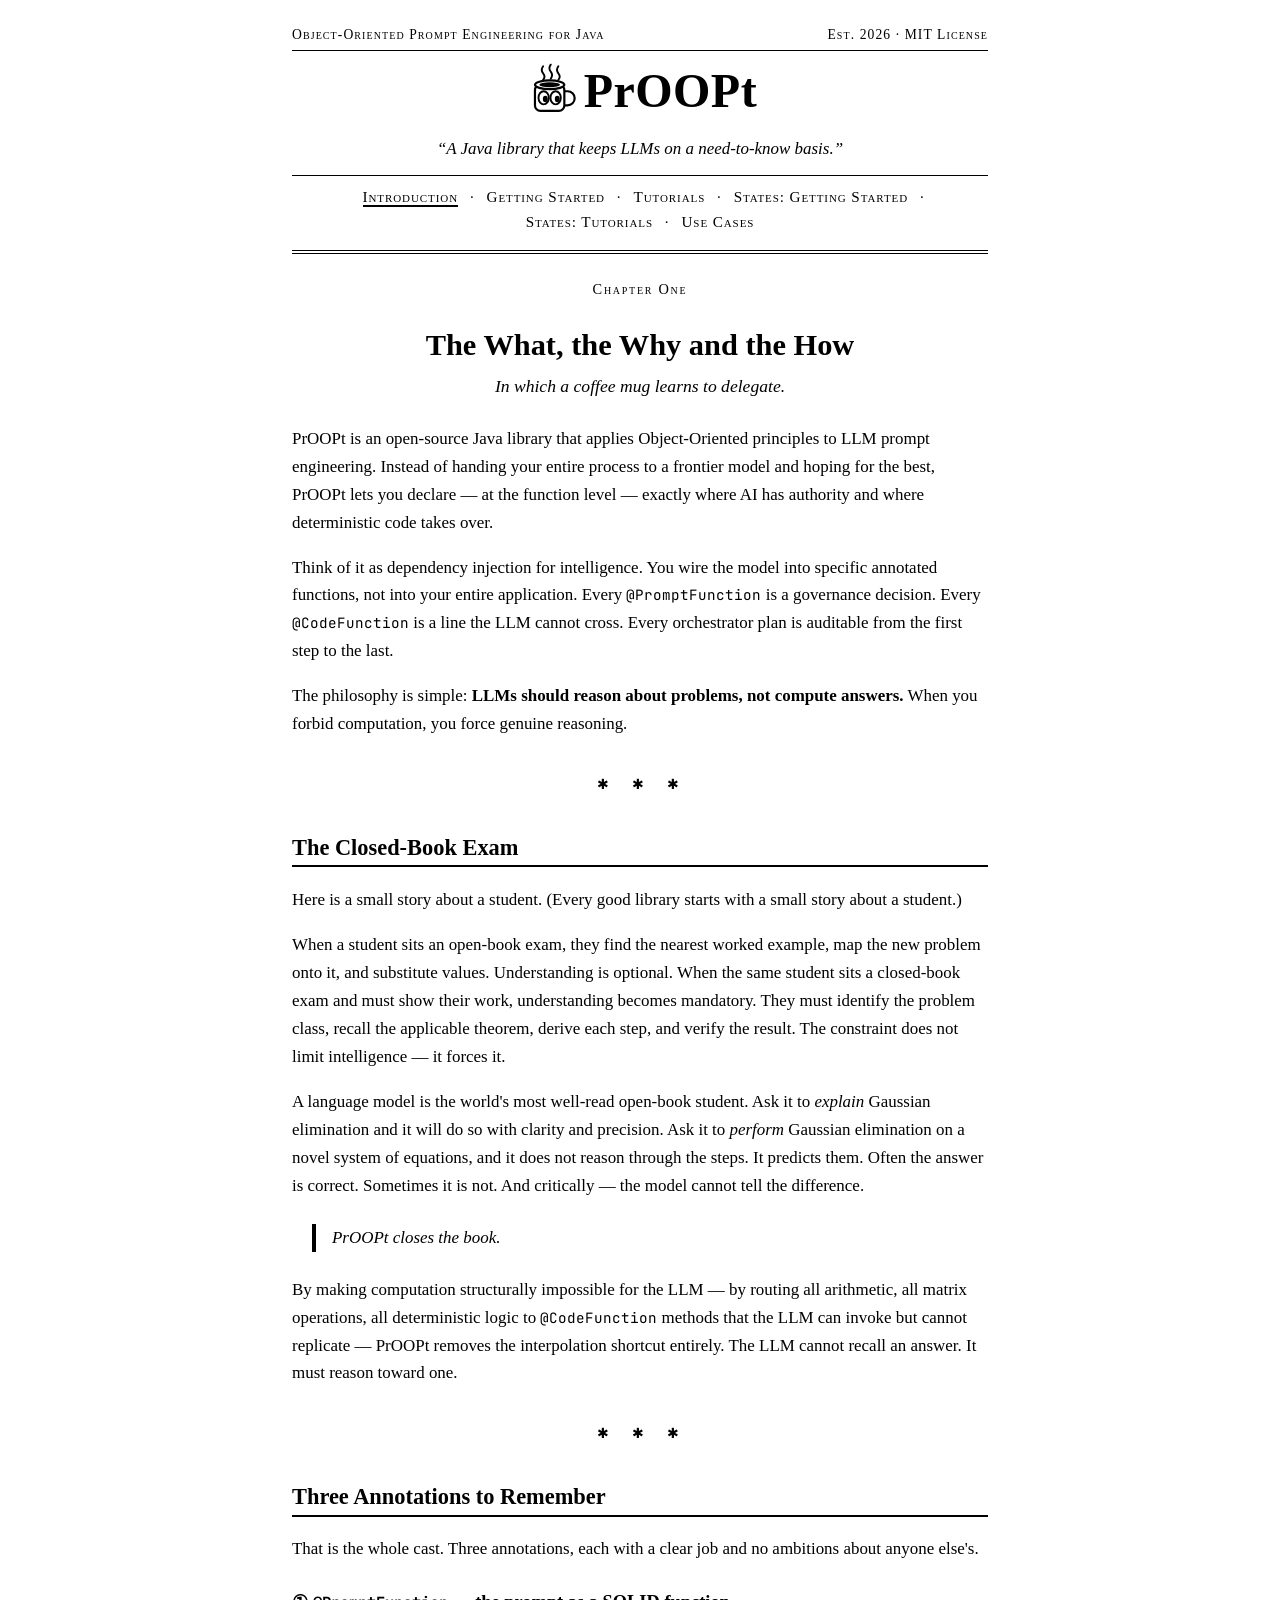
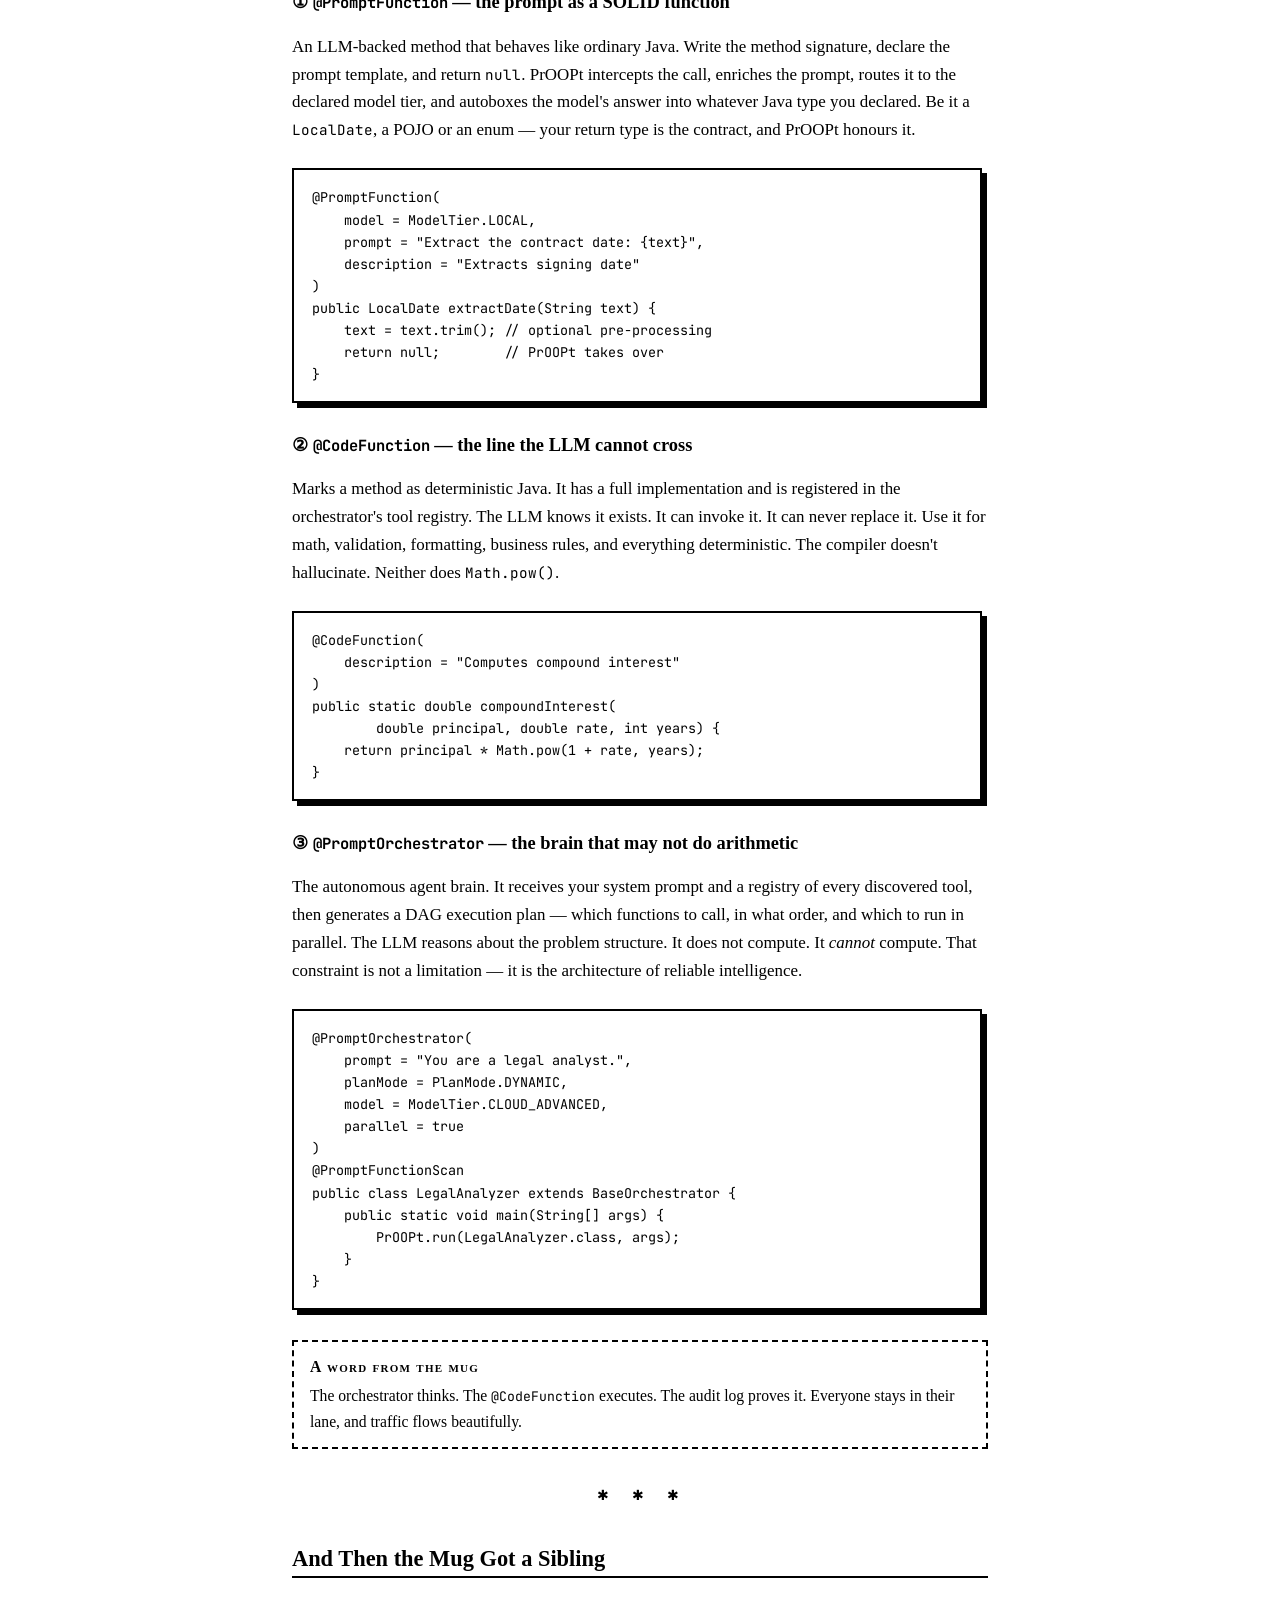
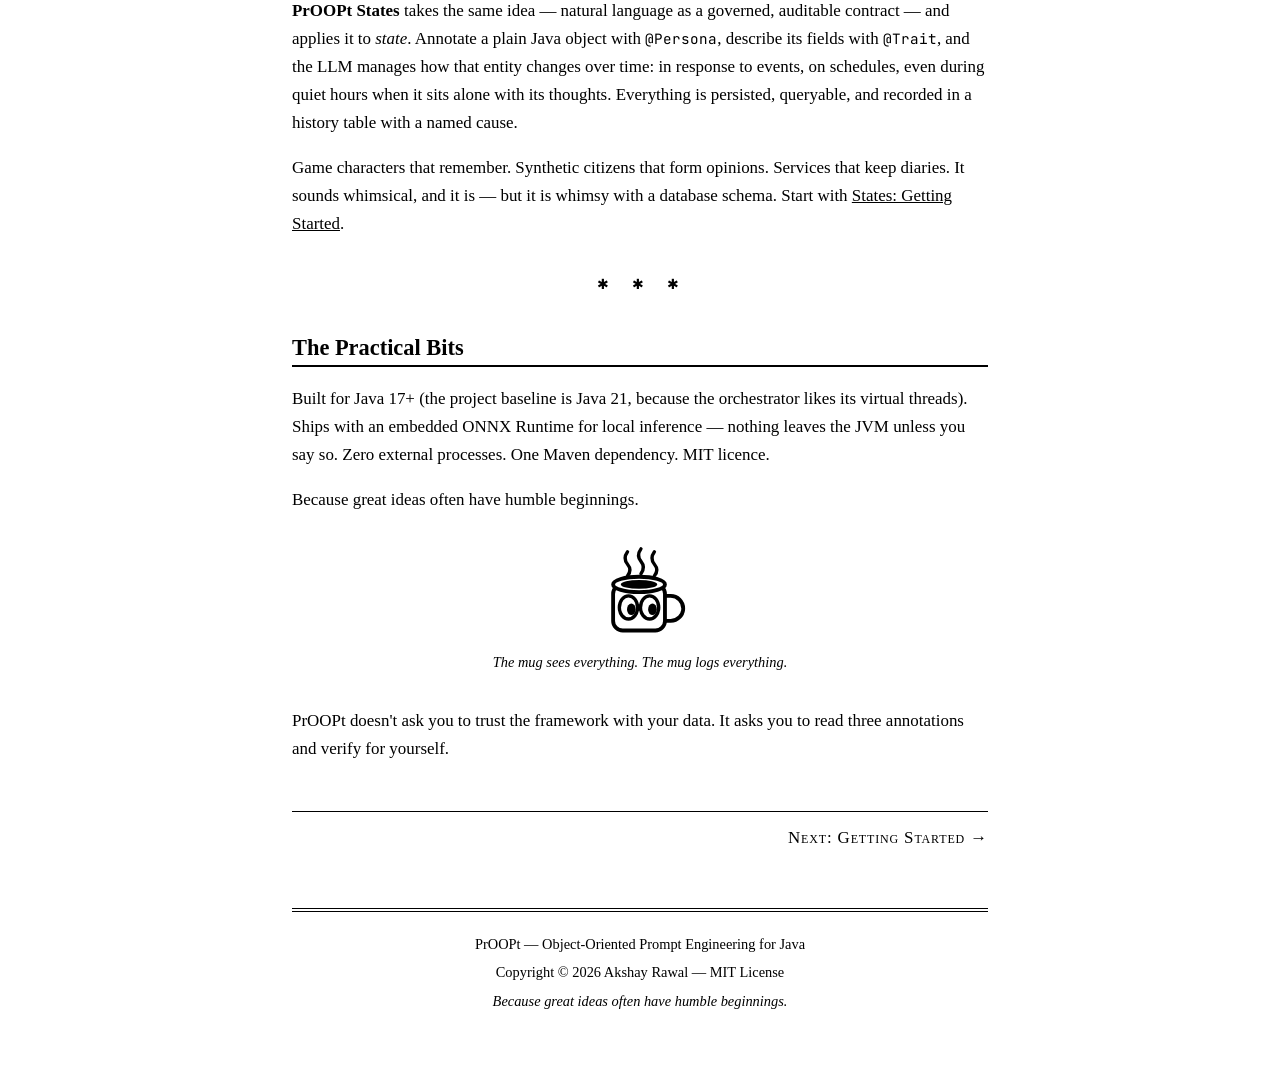
==== index.html @ d7d54219 "Add static GitHub Pages site for PrOOPt and PrOOPt States Black-and-white, vintage-magazine styled s" ====
<!DOCTYPE html>
<html lang="en">
<head>
<meta charset="UTF-8">
<meta name="viewport" content="width=device-width, initial-scale=1.0">
<title>PrOOPt — Object-Oriented Prompt Engineering for Java</title>
<meta name="description" content="PrOOPt is an open-source Java library that applies Object-Oriented principles to LLM prompt engineering.">
<link rel="preconnect" href="https://fonts.googleapis.com">
<link rel="preconnect" href="https://fonts.gstatic.com" crossorigin>
<link href="https://fonts.googleapis.com/css2?family=JetBrains+Mono:wght@400;700&amp;display=swap" rel="stylesheet">
<link rel="stylesheet" href="styles.css">
</head>
<body>

<header class="masthead">
  <div class="issue-line"><span>Object-Oriented Prompt Engineering for Java</span><span>Est. 2026 · MIT License</span></div>
  <a class="brand" href="index.html">
    <svg class="mug" viewBox="0 0 100 100" role="img" aria-label="The PrOOPt mug" xmlns="http://www.w3.org/2000/svg">
      <g fill="none" stroke="#000" stroke-width="3.5" stroke-linecap="round">
        <path d="M37 6 q-5 7 0 13 q5 6 0 12"/>
        <path d="M51 3 q-5 7 0 13 q5 6 0 13"/>
        <path d="M65 6 q-5 7 0 13 q5 6 0 12"/>
      </g>
      <rect x="22" y="40" width="54" height="48" rx="10" fill="#fff" stroke="#000" stroke-width="4"/>
      <ellipse cx="49" cy="40" rx="27" ry="8" fill="#fff" stroke="#000" stroke-width="4"/>
      <ellipse cx="49" cy="40" rx="19" ry="4.5" fill="#000"/>
      <path d="M76 52 h6 a13 13 0 0 1 0 26 h-6" fill="none" stroke="#000" stroke-width="4"/>
      <ellipse cx="38" cy="64" rx="9.5" ry="12" fill="#fff" stroke="#000" stroke-width="3.5"/>
      <ellipse cx="60" cy="64" rx="9.5" ry="12" fill="#fff" stroke="#000" stroke-width="3.5"/>
      <ellipse cx="41" cy="66" rx="4.5" ry="6" fill="#000"/>
      <ellipse cx="63" cy="66" rx="4.5" ry="6" fill="#000"/>
    </svg>
    <span class="wordmark">PrOOPt</span>
  </a>
  <p class="tagline">“A Java library that keeps LLMs on a need-to-know basis.”</p>
  <nav class="site-nav" aria-label="Main">
    <a href="index.html" aria-current="page">Introduction</a> ·
    <a href="getting-started.html">Getting Started</a> ·
    <a href="tutorials.html">Tutorials</a> ·
    <a href="states-getting-started.html">States: Getting Started</a> ·
    <a href="states-tutorials.html">States: Tutorials</a> ·
    <a href="use-cases.html">Use Cases</a>
  </nav>
</header>

<main>

<article>
  <header>
    <p class="kicker">Chapter One</p>
    <h1>The What, the Why and the How</h1>
    <p class="lede">In which a coffee mug learns to delegate.</p>
  </header>

  <section>
    <p>PrOOPt is an open-source Java library that applies Object-Oriented
    principles to LLM prompt engineering. Instead of handing your entire
    process to a frontier model and hoping for the best, PrOOPt lets you
    declare — at the function level — exactly where AI has authority and
    where deterministic code takes over.</p>

    <p>Think of it as dependency injection for intelligence. You wire the
    model into specific annotated functions, not into your entire
    application. Every <code>@PromptFunction</code> is a governance
    decision. Every <code>@CodeFunction</code> is a line the LLM cannot
    cross. Every orchestrator plan is auditable from the first step to the
    last.</p>

    <p>The philosophy is simple: <strong>LLMs should reason about problems,
    not compute answers.</strong> When you forbid computation, you force
    genuine reasoning.</p>
  </section>

  <hr class="stars">

  <section>
    <h2>The Closed-Book Exam</h2>

    <p>Here is a small story about a student. (Every good library starts
    with a small story about a student.)</p>

    <p>When a student sits an open-book exam, they find the nearest worked
    example, map the new problem onto it, and substitute values.
    Understanding is optional. When the same student sits a closed-book
    exam and must show their work, understanding becomes mandatory. They
    must identify the problem class, recall the applicable theorem, derive
    each step, and verify the result. The constraint does not limit
    intelligence — it forces it.</p>

    <p>A language model is the world's most well-read open-book student.
    Ask it to <em>explain</em> Gaussian elimination and it will do so with
    clarity and precision. Ask it to <em>perform</em> Gaussian elimination
    on a novel system of equations, and it does not reason through the
    steps. It predicts them. Often the answer is correct. Sometimes it is
    not. And critically — the model cannot tell the difference.</p>

    <blockquote>PrOOPt closes the book.</blockquote>

    <p>By making computation structurally impossible for the LLM — by
    routing all arithmetic, all matrix operations, all deterministic logic
    to <code>@CodeFunction</code> methods that the LLM can invoke but
    cannot replicate — PrOOPt removes the interpolation shortcut entirely.
    The LLM cannot recall an answer. It must reason toward one.</p>
  </section>

  <hr class="stars">

  <section>
    <h2>Three Annotations to Remember</h2>

    <p>That is the whole cast. Three annotations, each with a clear job and
    no ambitions about anyone else's.</p>

    <h3>① <code>@PromptFunction</code> — the prompt as a SOLID function</h3>

    <p>An LLM-backed method that behaves like ordinary Java. Write the
    method signature, declare the prompt template, and return
    <code>null</code>. PrOOPt intercepts the call, enriches the prompt,
    routes it to the declared model tier, and autoboxes the model's answer
    into whatever Java type you declared. Be it a <code>LocalDate</code>,
    a POJO or an enum — your return type is the contract, and PrOOPt
    honours it.</p>

<pre><code>@PromptFunction(
    model = ModelTier.LOCAL,
    prompt = "Extract the contract date: {text}",
    description = "Extracts signing date"
)
public LocalDate extractDate(String text) {
    text = text.trim(); // optional pre-processing
    return null;        // PrOOPt takes over
}</code></pre>

    <h3>② <code>@CodeFunction</code> — the line the LLM cannot cross</h3>

    <p>Marks a method as deterministic Java. It has a full implementation
    and is registered in the orchestrator's tool registry. The LLM knows it
    exists. It can invoke it. It can never replace it. Use it for math,
    validation, formatting, business rules, and everything deterministic.
    The compiler doesn't hallucinate. Neither does
    <code>Math.pow()</code>.</p>

<pre><code>@CodeFunction(
    description = "Computes compound interest"
)
public static double compoundInterest(
        double principal, double rate, int years) {
    return principal * Math.pow(1 + rate, years);
}</code></pre>

    <h3>③ <code>@PromptOrchestrator</code> — the brain that may not do arithmetic</h3>

    <p>The autonomous agent brain. It receives your system prompt and a
    registry of every discovered tool, then generates a DAG execution plan
    — which functions to call, in what order, and which to run in parallel.
    The LLM reasons about the problem structure. It does not compute. It
    <em>cannot</em> compute. That constraint is not a limitation — it is
    the architecture of reliable intelligence.</p>

<pre><code>@PromptOrchestrator(
    prompt = "You are a legal analyst.",
    planMode = PlanMode.DYNAMIC,
    model = ModelTier.CLOUD_ADVANCED,
    parallel = true
)
@PromptFunctionScan
public class LegalAnalyzer extends BaseOrchestrator {
    public static void main(String[] args) {
        PrOOPt.run(LegalAnalyzer.class, args);
    }
}</code></pre>

    <aside class="note">
      <span class="note-title">A word from the mug</span>
      The orchestrator thinks. The <code>@CodeFunction</code> executes.
      The audit log proves it. Everyone stays in their lane, and traffic
      flows beautifully.
    </aside>
  </section>

  <hr class="stars">

  <section>
    <h2>And Then the Mug Got a Sibling</h2>

    <p><strong>PrOOPt States</strong> takes the same idea — natural
    language as a governed, auditable contract — and applies it to
    <em>state</em>. Annotate a plain Java object with
    <code>@Persona</code>, describe its fields with <code>@Trait</code>,
    and the LLM manages how that entity changes over time: in response to
    events, on schedules, even during quiet hours when it sits alone with
    its thoughts. Everything is persisted, queryable, and recorded in a
    history table with a named cause.</p>

    <p>Game characters that remember. Synthetic citizens that form
    opinions. Services that keep diaries. It sounds whimsical, and it is —
    but it is whimsy with a database schema. Start with
    <a href="states-getting-started.html">States: Getting Started</a>.</p>
  </section>

  <hr class="stars">

  <section>
    <h2>The Practical Bits</h2>

    <p>Built for Java 17+ (the project baseline is Java 21, because the
    orchestrator likes its virtual threads). Ships with an embedded ONNX
    Runtime for local inference — nothing leaves the JVM unless you say so.
    Zero external processes. One Maven dependency. MIT licence.</p>

    <p>Because great ideas often have humble beginnings.</p>

    <figure class="mug-figure">
      <svg viewBox="0 0 100 100" role="img" aria-label="The PrOOPt mug, watching you" xmlns="http://www.w3.org/2000/svg">
        <g fill="none" stroke="#000" stroke-width="3.5" stroke-linecap="round">
          <path d="M37 6 q-5 7 0 13 q5 6 0 12"/>
          <path d="M51 3 q-5 7 0 13 q5 6 0 13"/>
          <path d="M65 6 q-5 7 0 13 q5 6 0 12"/>
        </g>
        <rect x="22" y="40" width="54" height="48" rx="10" fill="#fff" stroke="#000" stroke-width="4"/>
        <ellipse cx="49" cy="40" rx="27" ry="8" fill="#fff" stroke="#000" stroke-width="4"/>
        <ellipse cx="49" cy="40" rx="19" ry="4.5" fill="#000"/>
        <path d="M76 52 h6 a13 13 0 0 1 0 26 h-6" fill="none" stroke="#000" stroke-width="4"/>
        <ellipse cx="38" cy="64" rx="9.5" ry="12" fill="#fff" stroke="#000" stroke-width="3.5"/>
        <ellipse cx="60" cy="64" rx="9.5" ry="12" fill="#fff" stroke="#000" stroke-width="3.5"/>
        <ellipse cx="41" cy="66" rx="4.5" ry="6" fill="#000"/>
        <ellipse cx="63" cy="66" rx="4.5" ry="6" fill="#000"/>
      </svg>
      <figcaption>The mug sees everything. The mug logs everything.</figcaption>
    </figure>

    <p>PrOOPt doesn't ask you to trust the framework with your data. It
    asks you to read three annotations and verify for yourself.</p>
  </section>
</article>

</main>

<nav class="pager" aria-label="Next page">
  <span></span>
  <a href="getting-started.html">Next: Getting Started →</a>
</nav>

<footer class="colophon">
  <p>PrOOPt — Object-Oriented Prompt Engineering for Java</p>
  <p>Copyright © 2026 Akshay Rawal — MIT License</p>
  <p><em>Because great ideas often have humble beginnings.</em></p>
</footer>

</body>
</html>
---- styles.css ----
/* PrOOPt — plain black & white, vintage kids' magazine. Less is more. */

:root {
  --ink: #000;
  --paper: #fff;
}

* { box-sizing: border-box; }

html { background: var(--paper); }

body {
  font-family: "Times New Roman", Times, serif;
  color: var(--ink);
  background: var(--paper);
  max-width: 46rem;
  margin: 0 auto;
  padding: 1.5rem 1.25rem 3rem;
  line-height: 1.65;
  font-size: 1.06rem;
}

/* ------------------------------------------------------------------ */
/* Masthead                                                            */
/* ------------------------------------------------------------------ */

.masthead {
  text-align: center;
  border-bottom: 4px double var(--ink);
  padding-bottom: 1rem;
  margin-bottom: 1.5rem;
}

.masthead .issue-line {
  display: flex;
  justify-content: space-between;
  font-variant: small-caps;
  letter-spacing: 0.08em;
  font-size: 0.85rem;
  border-bottom: 1px solid var(--ink);
  padding-bottom: 0.25rem;
  margin-bottom: 0.75rem;
}

.brand {
  display: inline-flex;
  align-items: center;
  gap: 0.4rem;
  text-decoration: none;
  color: var(--ink);
}

.brand .wordmark {
  font-size: 3rem;
  font-weight: bold;
  letter-spacing: 0.01em;
  line-height: 1;
}

.brand svg.mug { width: 3.4rem; height: 3.4rem; }

.tagline {
  font-style: italic;
  margin: 0.5rem 0 0.75rem;
}

/* ------------------------------------------------------------------ */
/* Navigation                                                          */
/* ------------------------------------------------------------------ */

nav.site-nav {
  font-variant: small-caps;
  letter-spacing: 0.06em;
  font-size: 0.95rem;
  border-top: 1px solid var(--ink);
  padding-top: 0.5rem;
}

nav.site-nav a {
  color: var(--ink);
  text-decoration: none;
  margin: 0 0.45rem;
  white-space: nowrap;
}

nav.site-nav a:hover { text-decoration: underline; }

nav.site-nav a[aria-current="page"] {
  border-bottom: 2px solid var(--ink);
}

/* ------------------------------------------------------------------ */
/* Headings & text                                                     */
/* ------------------------------------------------------------------ */

h1, h2, h3 { line-height: 1.25; }

h1 {
  font-size: 1.9rem;
  text-align: center;
  margin: 1.5rem 0 0.5rem;
}

h2 {
  font-size: 1.4rem;
  margin-top: 2.25rem;
  border-bottom: 2px solid var(--ink);
  padding-bottom: 0.2rem;
}

h3 { font-size: 1.15rem; margin-top: 1.75rem; }

.kicker {
  text-align: center;
  font-variant: small-caps;
  letter-spacing: 0.12em;
  font-size: 0.9rem;
  margin: 0;
}

.lede {
  text-align: center;
  font-style: italic;
  font-size: 1.1rem;
  margin: 0.25rem auto 1.5rem;
  max-width: 34rem;
}

/* Asterisk divider, like the zine */
.stars {
  border: none;
  text-align: center;
  margin: 2rem 0;
}
.stars::after {
  content: "\2731\2003\2731\2003\2731"; /* ✱ ✱ ✱ */
  font-size: 0.9rem;
  letter-spacing: 0.3em;
}

/* ------------------------------------------------------------------ */
/* Code                                                                */
/* ------------------------------------------------------------------ */

code, pre, kbd, samp {
  font-family: "JetBrains Mono", "Courier New", monospace;
  font-size: 0.84em;
}

pre {
  background: var(--paper);
  border: 2px solid var(--ink);
  box-shadow: 5px 5px 0 var(--ink);
  padding: 1rem 1.1rem;
  overflow-x: auto;
  line-height: 1.55;
  margin: 1.5rem 0.4rem 1.9rem 0;
}

pre code { font-size: 0.84rem; }

/* ------------------------------------------------------------------ */
/* Articles, asides, figures                                           */
/* ------------------------------------------------------------------ */

article + article { margin-top: 2.5rem; }

aside.note {
  border: 2px dashed var(--ink);
  padding: 0.75rem 1rem;
  margin: 1.75rem 0;
  font-size: 0.98rem;
}

aside.note .note-title {
  font-variant: small-caps;
  letter-spacing: 0.08em;
  font-weight: bold;
  display: block;
  margin-bottom: 0.2rem;
}

blockquote {
  margin: 1.5rem 1.25rem;
  padding-left: 1rem;
  border-left: 4px solid var(--ink);
  font-style: italic;
}

figure.mug-figure { text-align: center; margin: 2rem 0; }
figure.mug-figure svg { width: 6rem; height: 6rem; }
figure.mug-figure figcaption {
  font-size: 0.9rem;
  font-style: italic;
}

/* ------------------------------------------------------------------ */
/* Tables                                                              */
/* ------------------------------------------------------------------ */

table {
  border-collapse: collapse;
  width: 100%;
  margin: 1.5rem 0;
  font-size: 0.98rem;
}

th, td {
  border: 1px solid var(--ink);
  padding: 0.4rem 0.6rem;
  text-align: left;
  vertical-align: top;
}

th {
  font-variant: small-caps;
  letter-spacing: 0.05em;
  border-bottom: 2px solid var(--ink);
}

/* ------------------------------------------------------------------ */
/* Cards (use-case index)                                              */
/* ------------------------------------------------------------------ */

.card {
  border: 2px solid var(--ink);
  box-shadow: 5px 5px 0 var(--ink);
  padding: 1rem 1.25rem;
  margin: 1.5rem 0.4rem 1.9rem 0;
}

.card h3 { margin-top: 0; }

.card .series {
  font-variant: small-caps;
  letter-spacing: 0.08em;
  font-size: 0.85rem;
}

.card a { color: var(--ink); }

/* ------------------------------------------------------------------ */
/* Pager (prev/next)                                                   */
/* ------------------------------------------------------------------ */

nav.pager {
  display: flex;
  justify-content: space-between;
  margin-top: 3rem;
  border-top: 1px solid var(--ink);
  padding-top: 0.75rem;
  font-variant: small-caps;
  letter-spacing: 0.05em;
}

nav.pager a { color: var(--ink); text-decoration: none; }
nav.pager a:hover { text-decoration: underline; }

/* ------------------------------------------------------------------ */
/* Footer                                                              */
/* ------------------------------------------------------------------ */

footer.colophon {
  margin-top: 3.5rem;
  border-top: 4px double var(--ink);
  padding-top: 1rem;
  text-align: center;
  font-size: 0.9rem;
}

footer.colophon p { margin: 0.3rem 0; }

a { color: var(--ink); }

/* Lists breathe a little */
li { margin: 0.3rem 0; }

@media (max-width: 540px) {
  .brand .wordmark { font-size: 2.2rem; }
  .brand svg.mug { width: 2.5rem; height: 2.5rem; }
  .masthead .issue-line { font-size: 0.7rem; }
  pre { box-shadow: 3px 3px 0 var(--ink); }
}
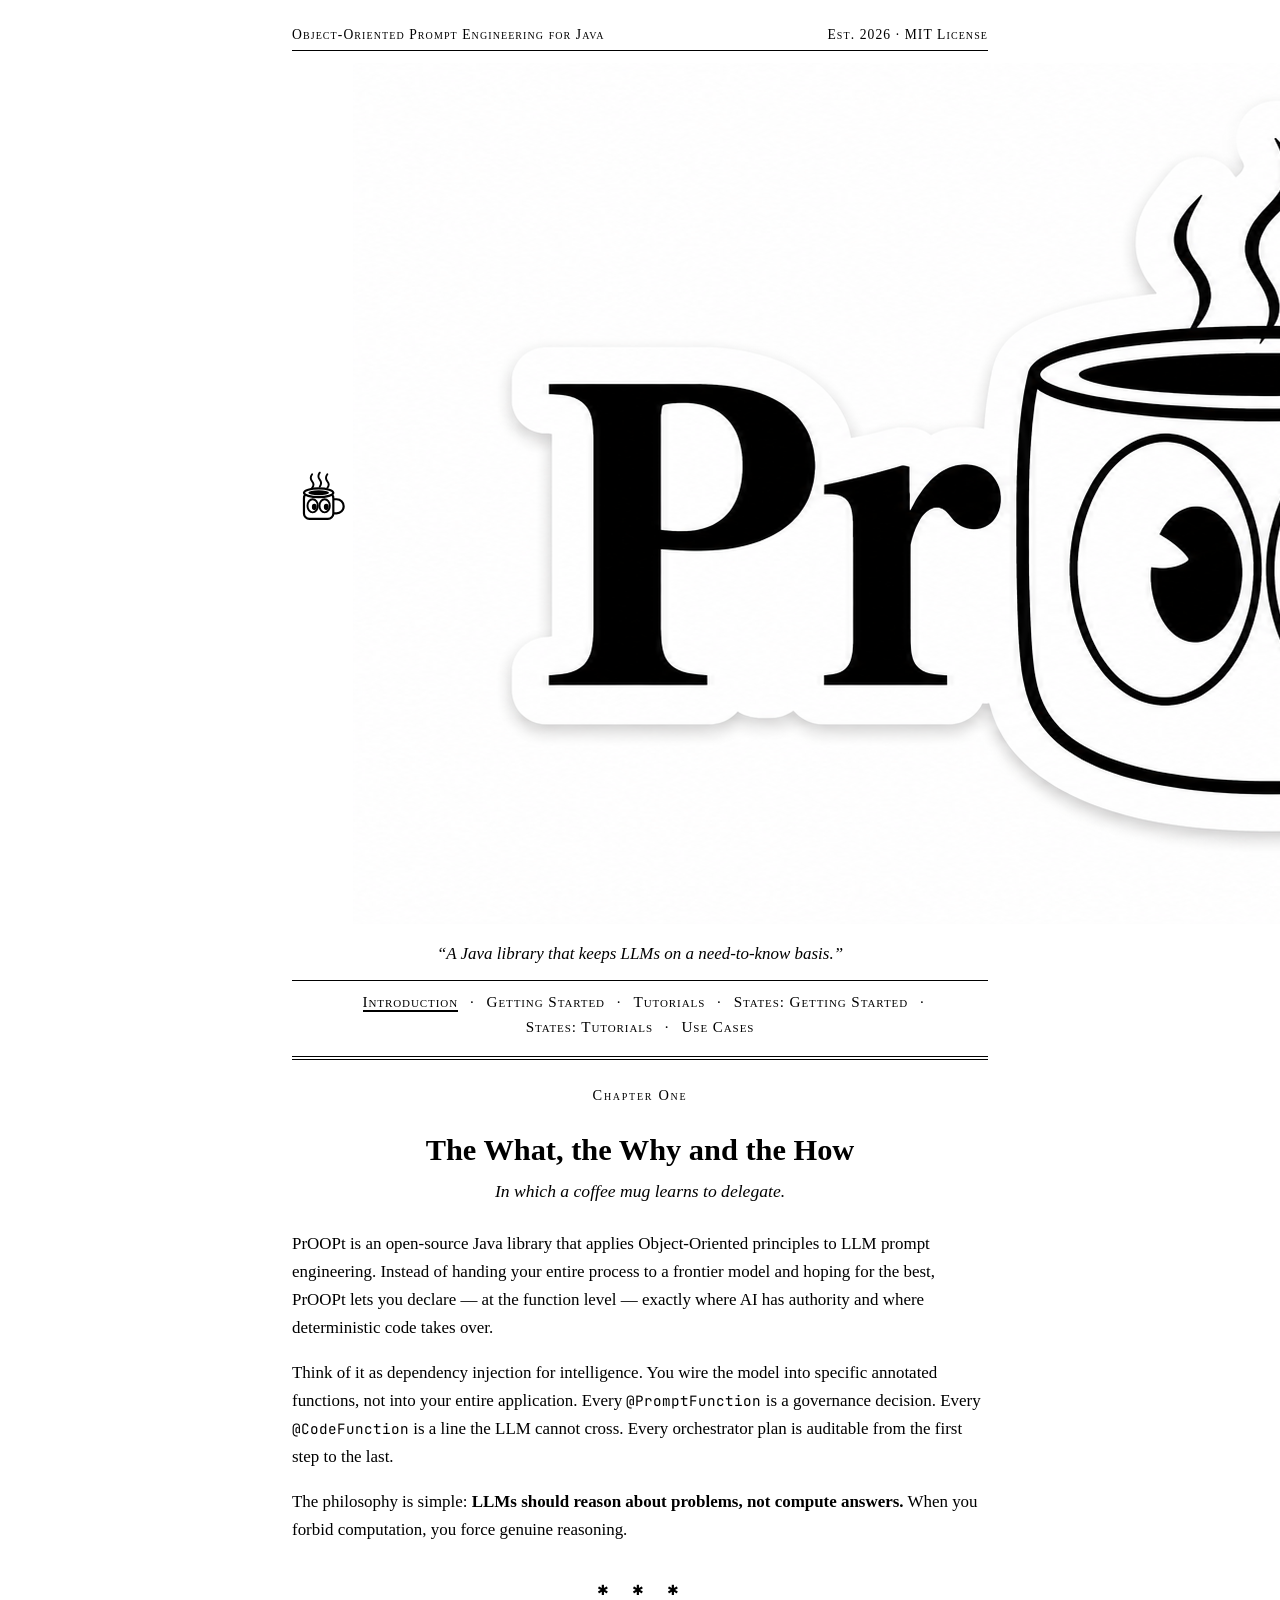
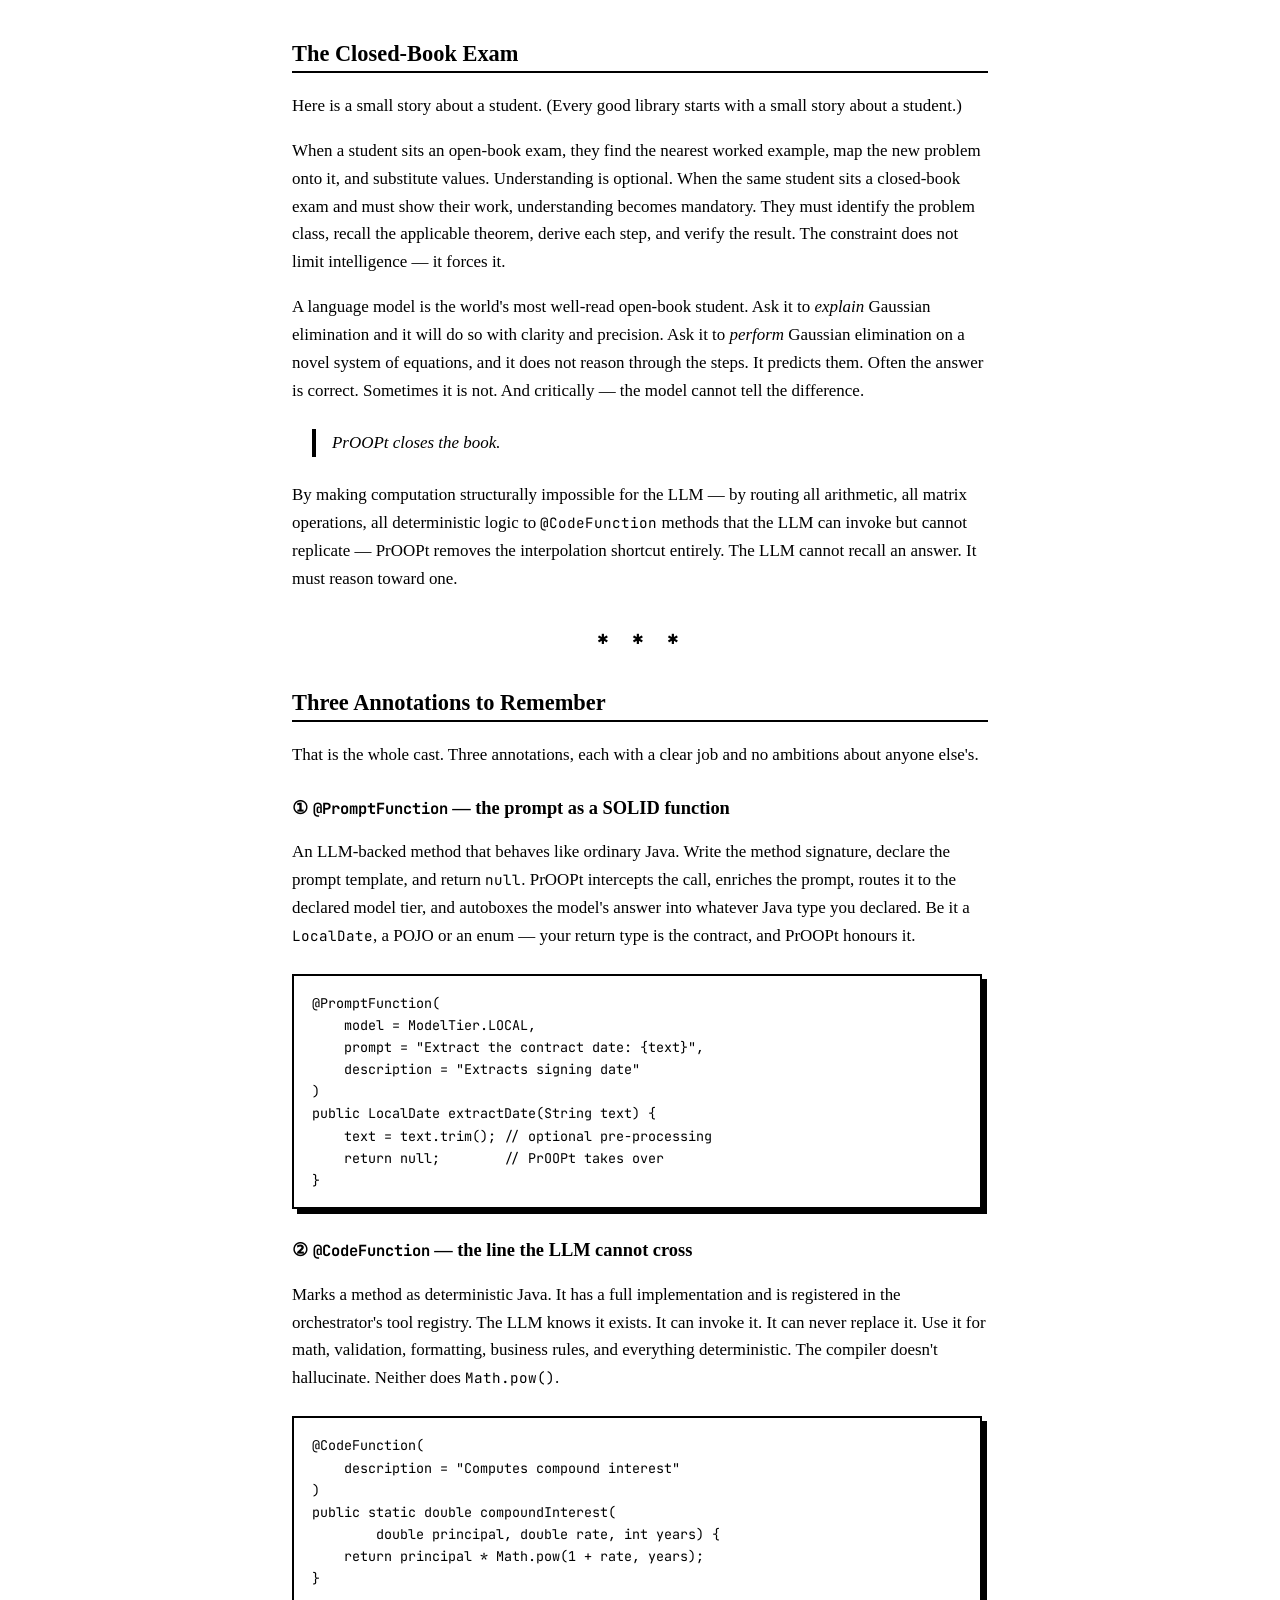
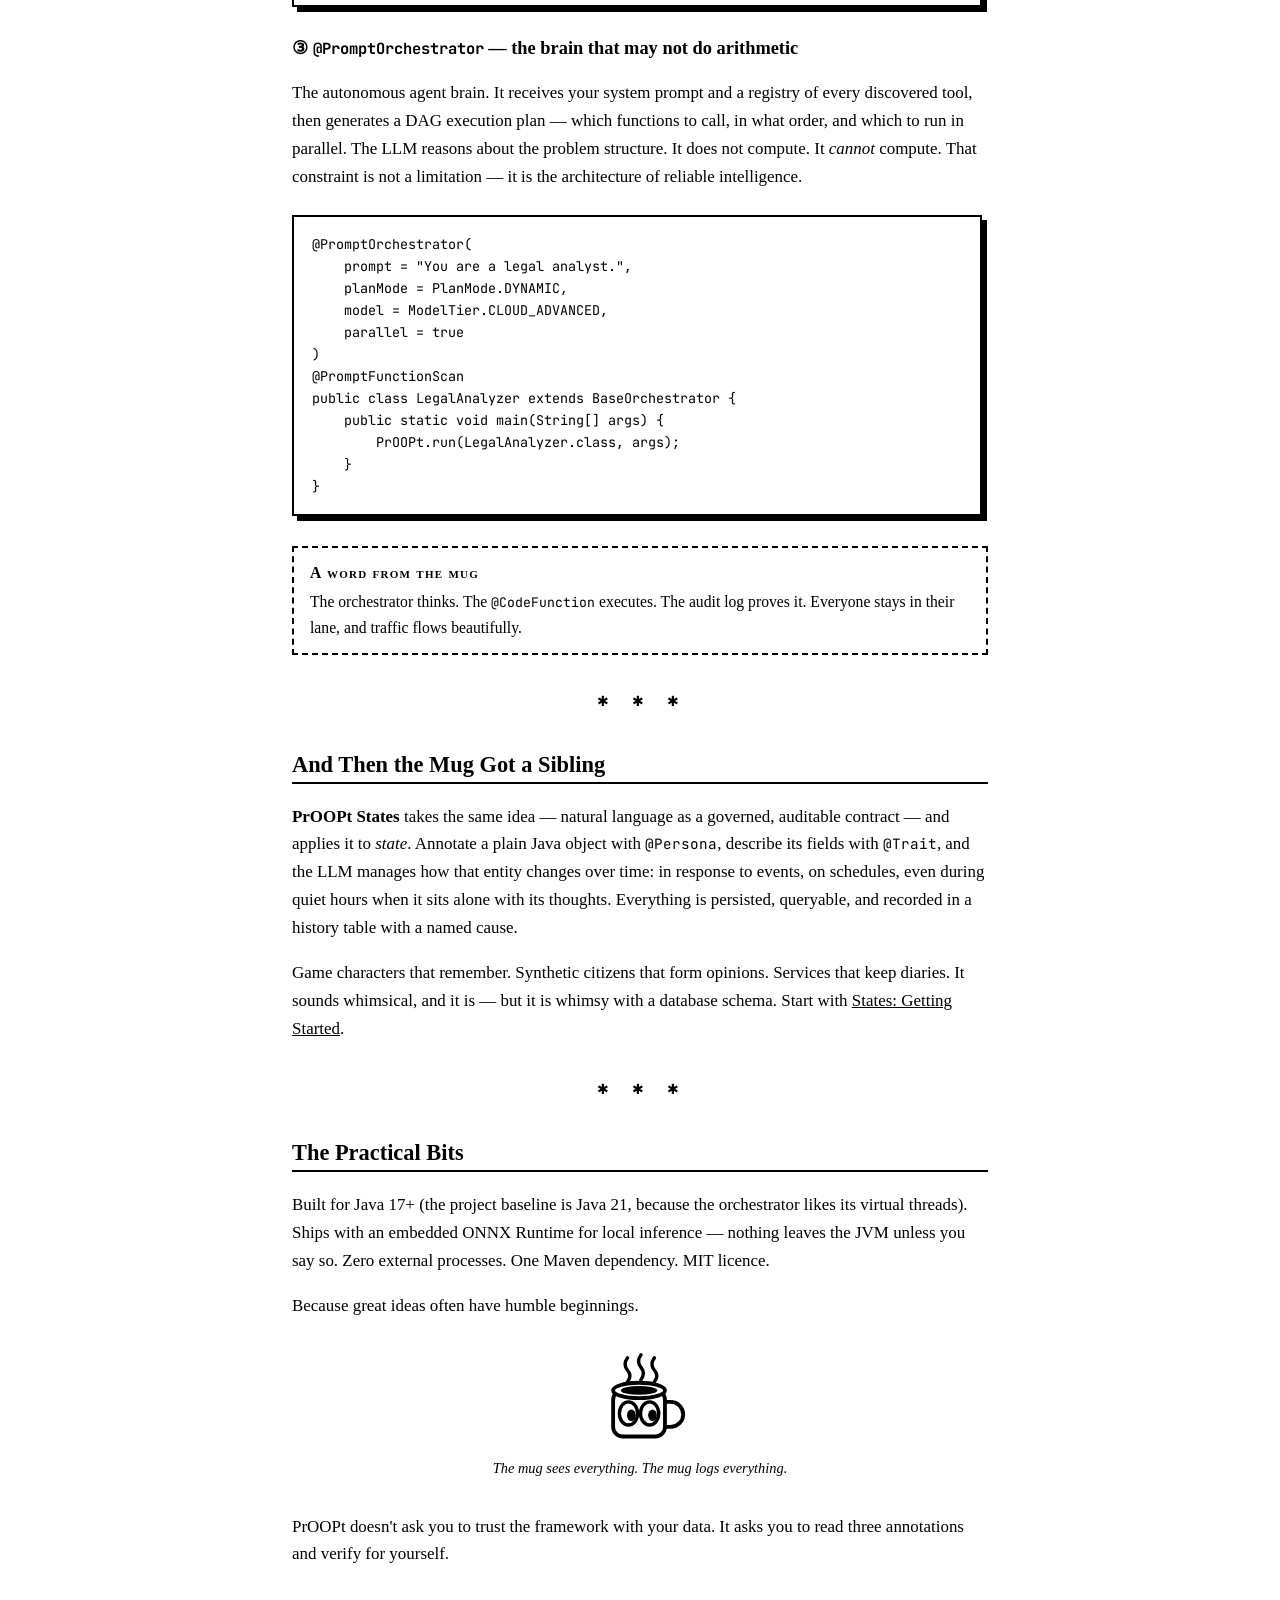
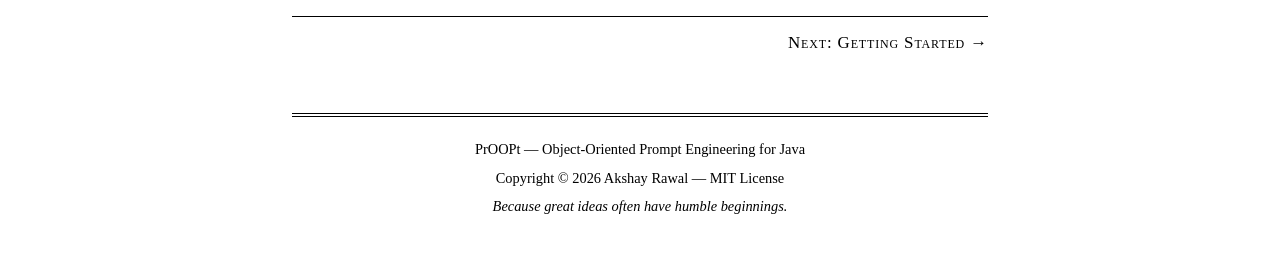
==== commit 1fdfbfc3: "Replace wordmark text with image" ====
--- a/index.html
+++ b/index.html
@@ -30,7 +30,7 @@
       <ellipse cx="41" cy="66" rx="4.5" ry="6" fill="#000"/>
       <ellipse cx="63" cy="66" rx="4.5" ry="6" fill="#000"/>
     </svg>
-    <span class="wordmark">PrOOPt</span>
+    <span class="wordmark"><img src="PrOOPt.png"></span>
   </a>
   <p class="tagline">“A Java library that keeps LLMs on a need-to-know basis.”</p>
   <nav class="site-nav" aria-label="Main">
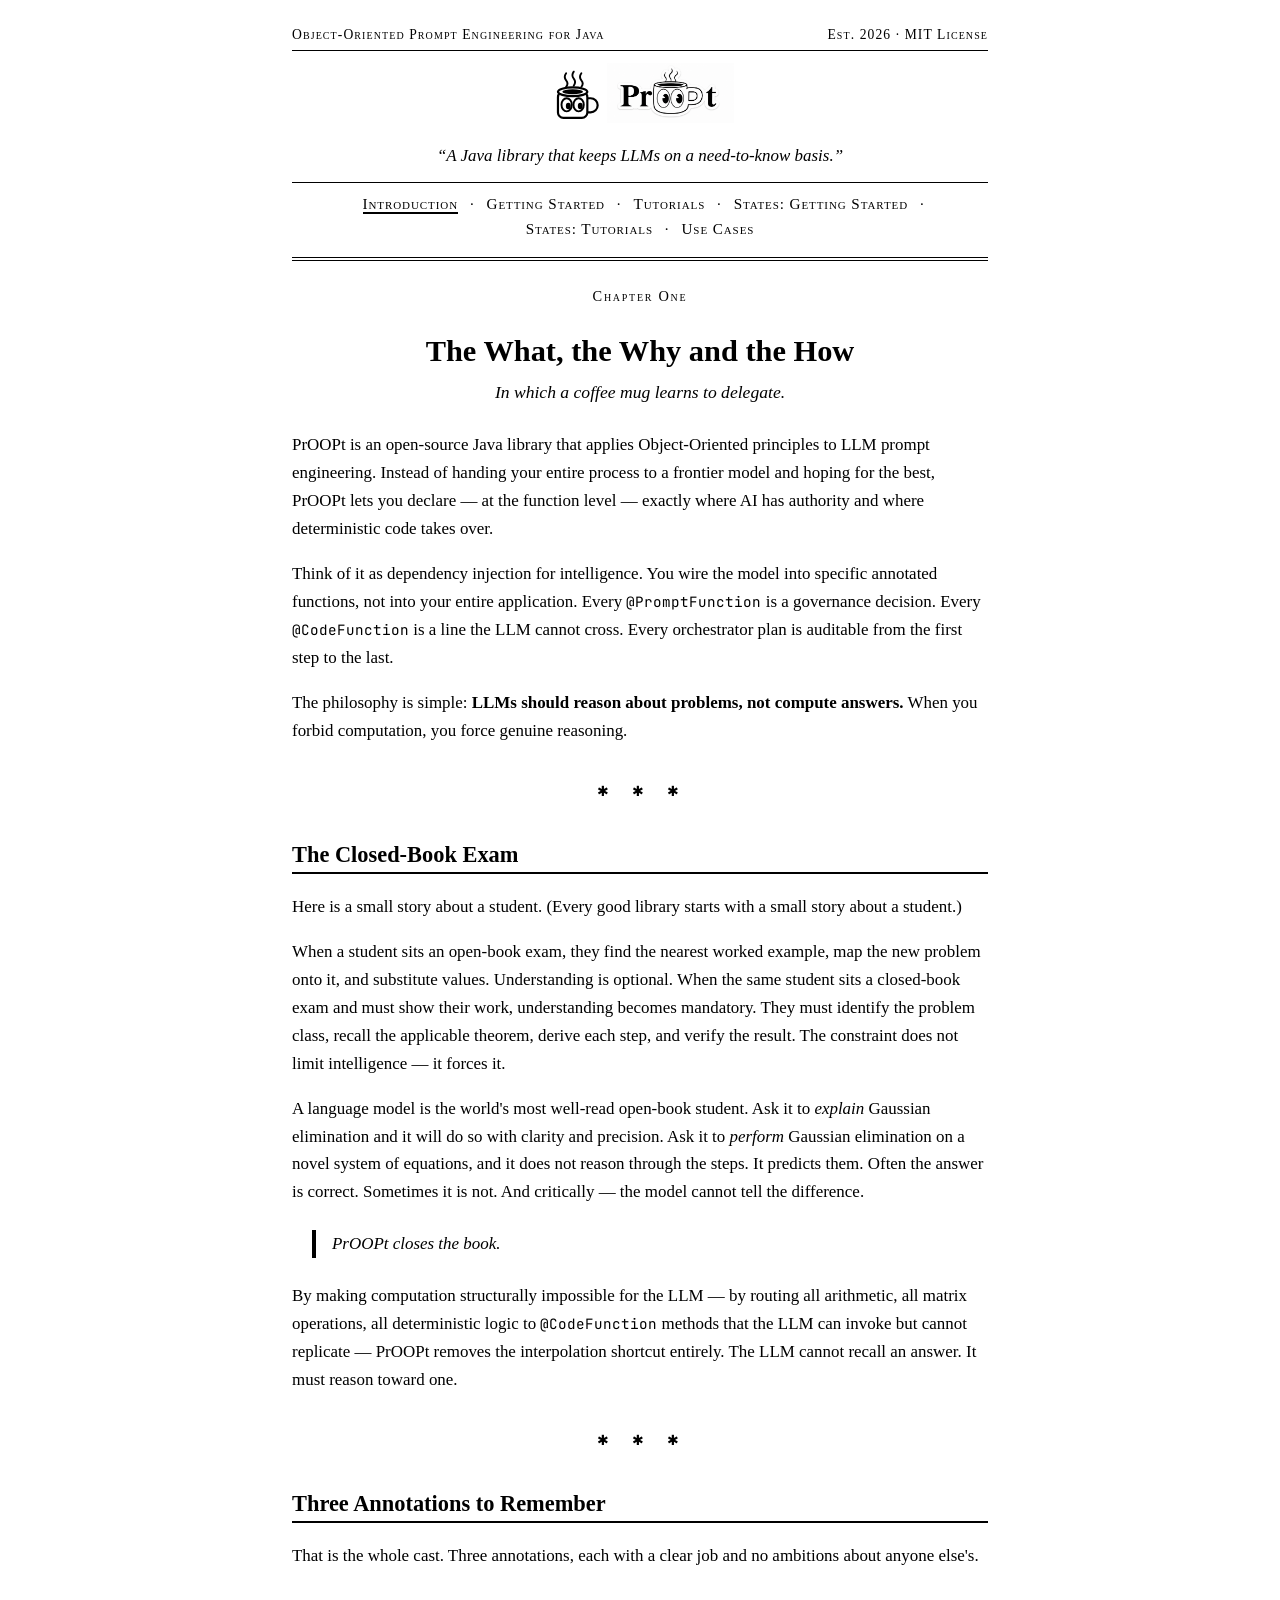
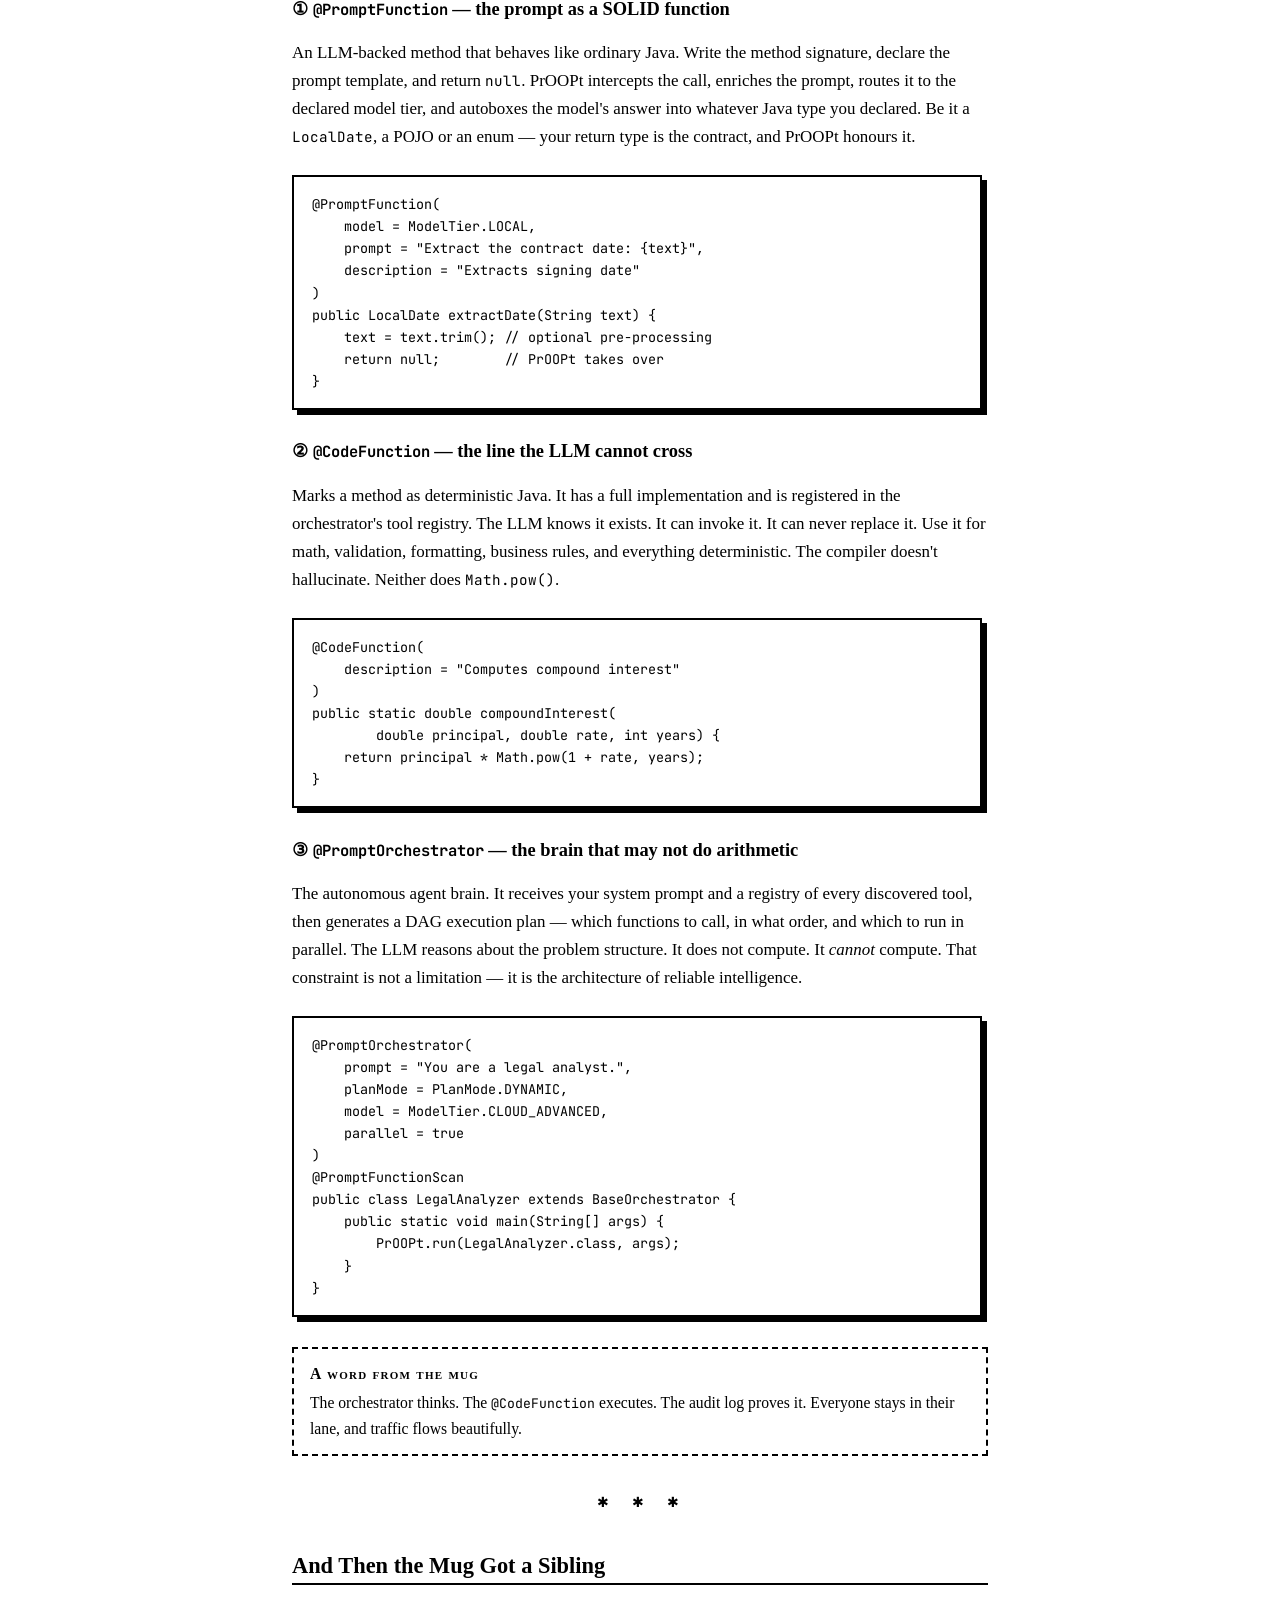
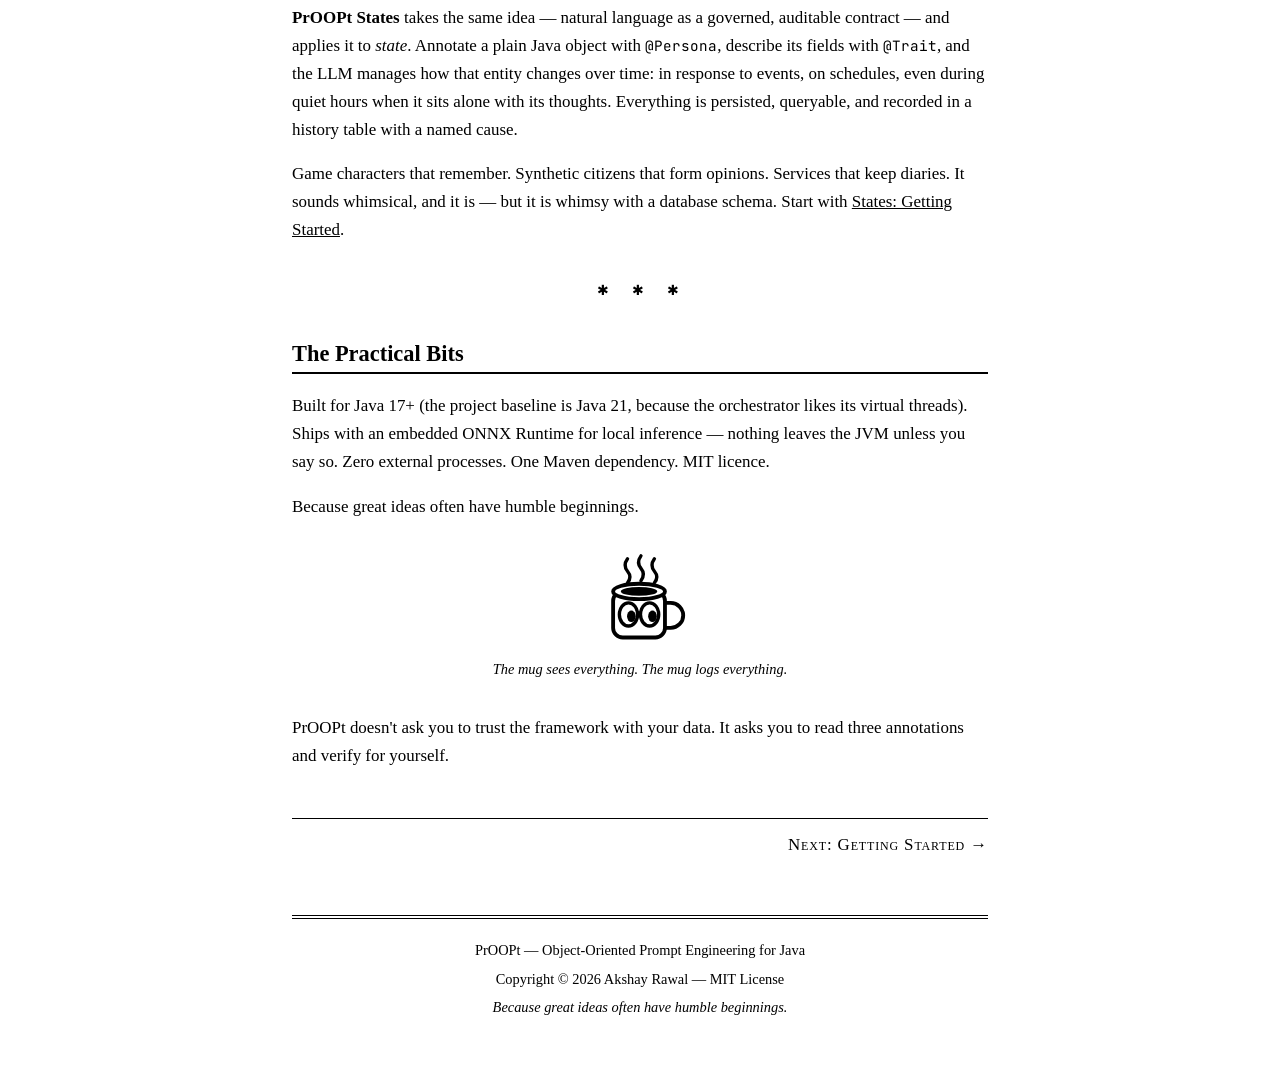
==== commit bfa71304: "Update wordmark image with inline styles Added inline styles to the wordmark image for better displa" ====
--- a/index.html
+++ b/index.html
@@ -30,7 +30,7 @@
       <ellipse cx="41" cy="66" rx="4.5" ry="6" fill="#000"/>
       <ellipse cx="63" cy="66" rx="4.5" ry="6" fill="#000"/>
     </svg>
-    <span class="wordmark"><img src="PrOOPt.png"></span>
+    <span class="wordmark"><img src="PrOOPt.png" style="height:60px; width:auto"></span>
   </a>
   <p class="tagline">“A Java library that keeps LLMs on a need-to-know basis.”</p>
   <nav class="site-nav" aria-label="Main">
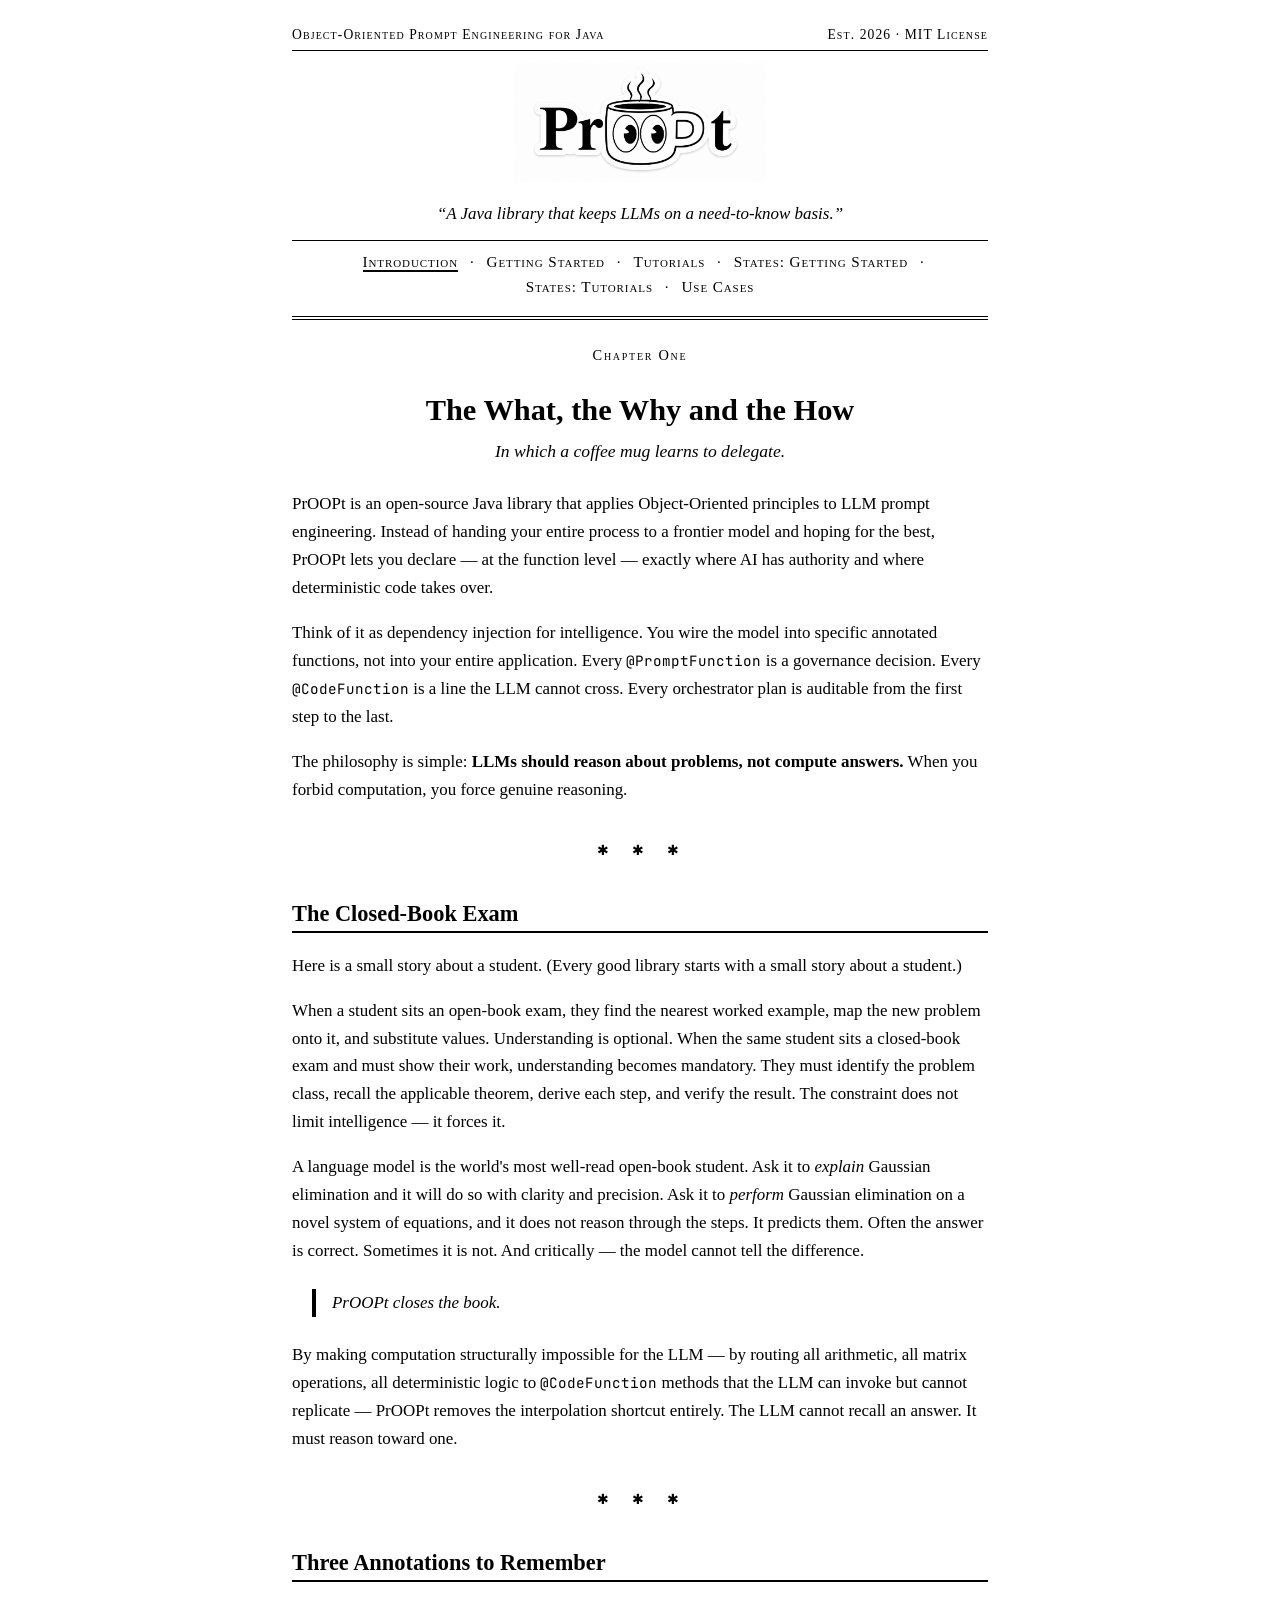
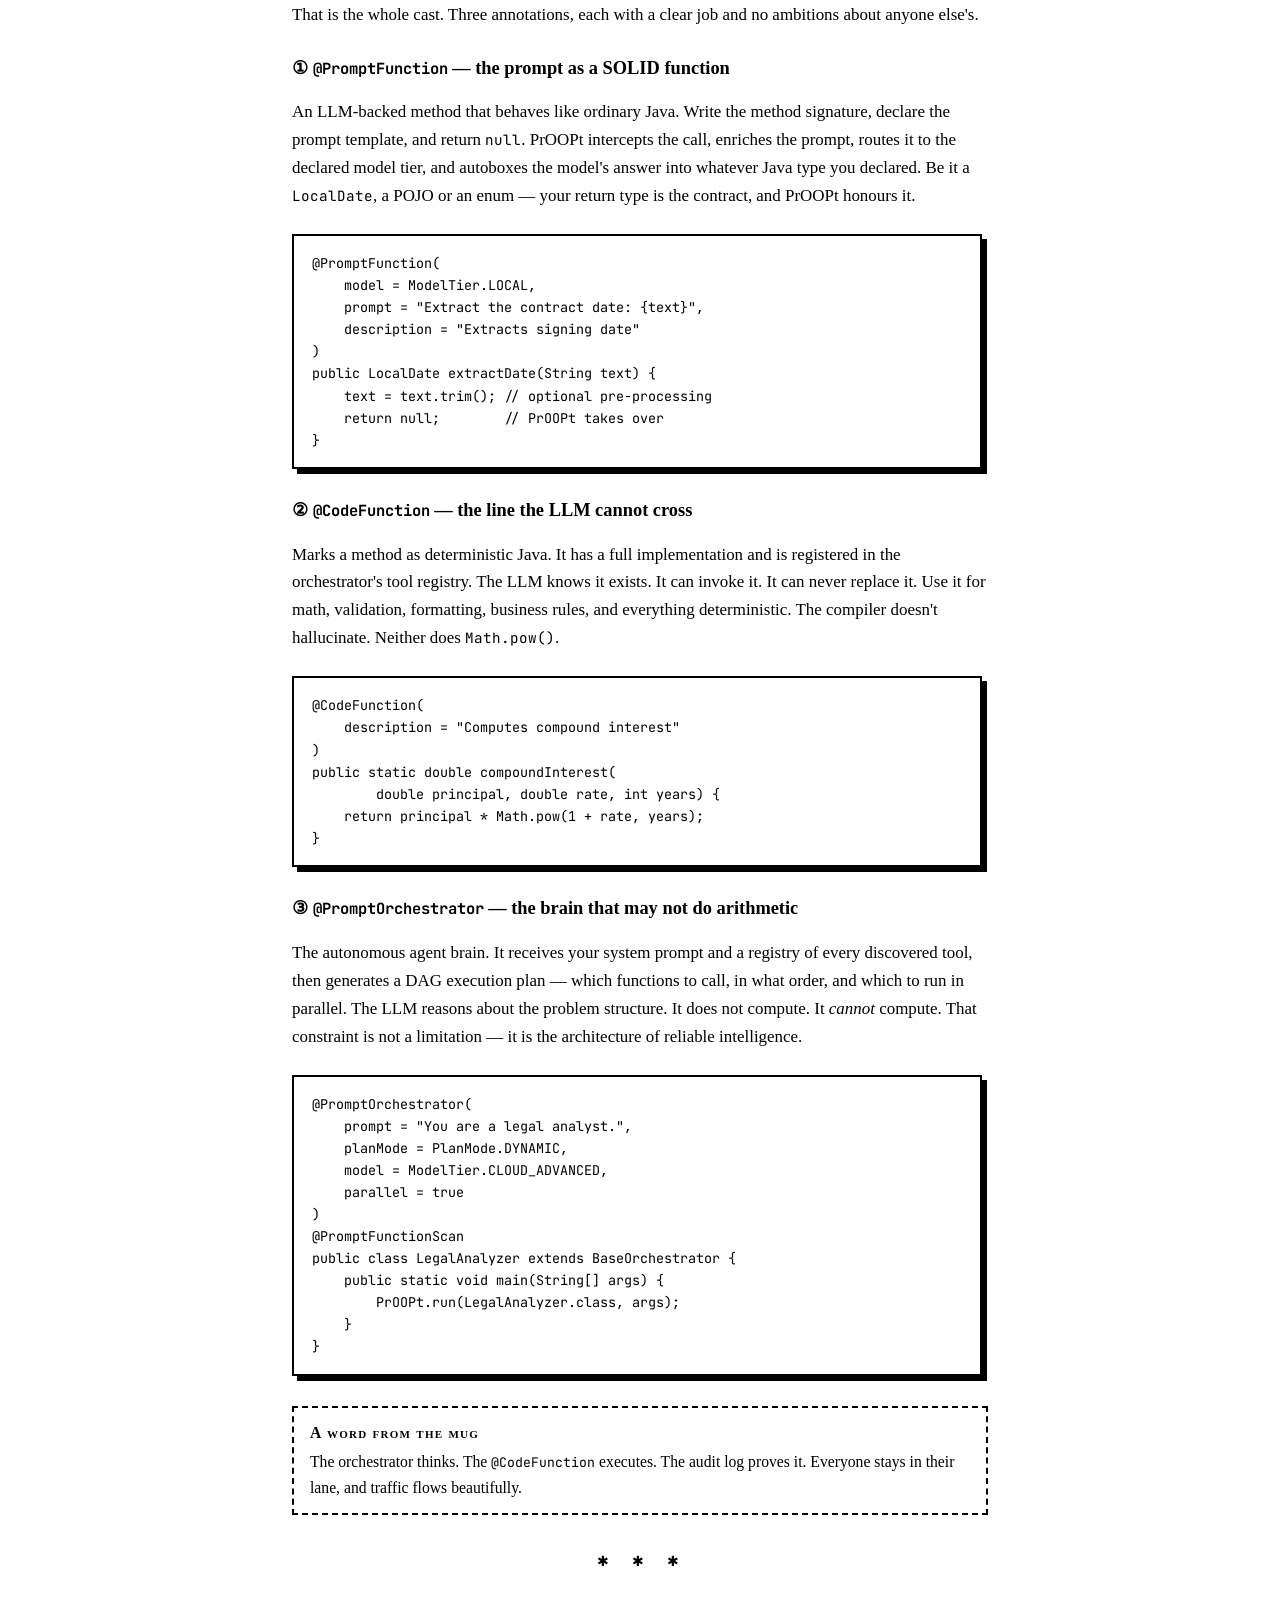
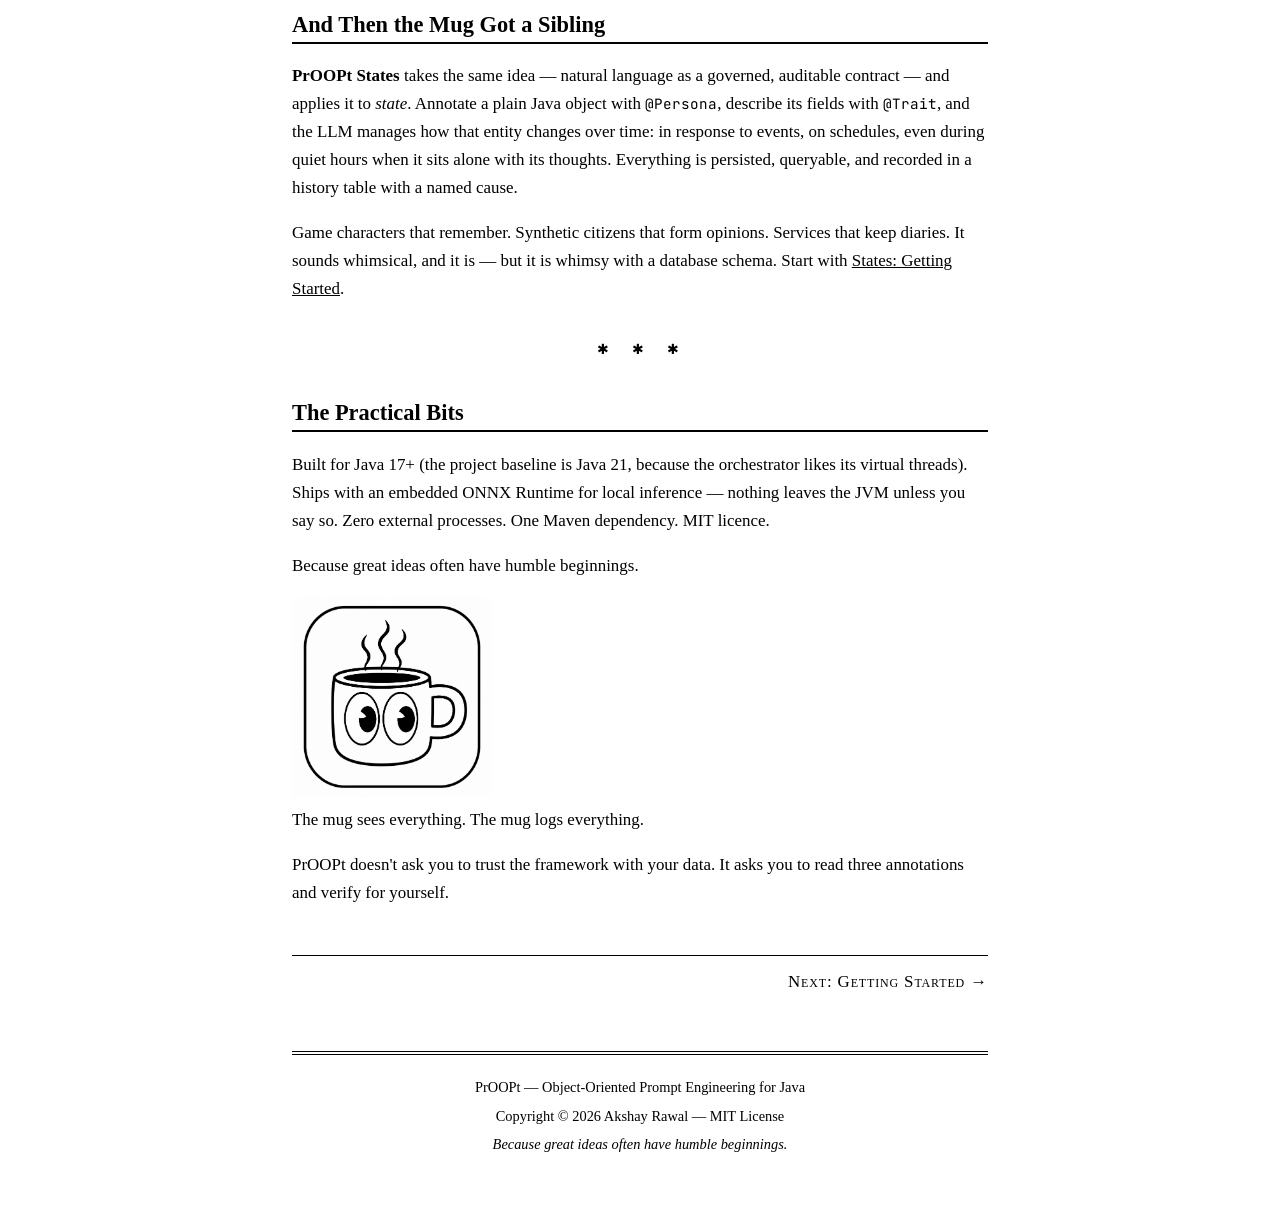
==== commit db8d15fc: "Modify image sizes and references in index.html Updated image references and adjusted sizes in the h" ====
--- a/index.html
+++ b/index.html
@@ -15,7 +15,7 @@
 <header class="masthead">
   <div class="issue-line"><span>Object-Oriented Prompt Engineering for Java</span><span>Est. 2026 · MIT License</span></div>
   <a class="brand" href="index.html">
-    <svg class="mug" viewBox="0 0 100 100" role="img" aria-label="The PrOOPt mug" xmlns="http://www.w3.org/2000/svg">
+    <!--<svg class="mug" viewBox="0 0 100 100" role="img" aria-label="The PrOOPt mug" xmlns="http://www.w3.org/2000/svg">
       <g fill="none" stroke="#000" stroke-width="3.5" stroke-linecap="round">
         <path d="M37 6 q-5 7 0 13 q5 6 0 12"/>
         <path d="M51 3 q-5 7 0 13 q5 6 0 13"/>
@@ -29,8 +29,8 @@
       <ellipse cx="60" cy="64" rx="9.5" ry="12" fill="#fff" stroke="#000" stroke-width="3.5"/>
       <ellipse cx="41" cy="66" rx="4.5" ry="6" fill="#000"/>
       <ellipse cx="63" cy="66" rx="4.5" ry="6" fill="#000"/>
-    </svg>
-    <span class="wordmark"><img src="PrOOPt.png" style="height:60px; width:auto"></span>
+    </svg>-->
+    <span class="wordmark"><img src="PrOOPt.png" style="height:120px; width:auto"/></span>
   </a>
   <p class="tagline">“A Java library that keeps LLMs on a need-to-know basis.”</p>
   <nav class="site-nav" aria-label="Main">
@@ -210,7 +210,7 @@
 
     <p>Because great ideas often have humble beginnings.</p>
 
-    <figure class="mug-figure">
+    <!--<figure class="mug-figure">
       <svg viewBox="0 0 100 100" role="img" aria-label="The PrOOPt mug, watching you" xmlns="http://www.w3.org/2000/svg">
         <g fill="none" stroke="#000" stroke-width="3.5" stroke-linecap="round">
           <path d="M37 6 q-5 7 0 13 q5 6 0 12"/>
@@ -225,7 +225,8 @@
         <ellipse cx="60" cy="64" rx="9.5" ry="12" fill="#fff" stroke="#000" stroke-width="3.5"/>
         <ellipse cx="41" cy="66" rx="4.5" ry="6" fill="#000"/>
         <ellipse cx="63" cy="66" rx="4.5" ry="6" fill="#000"/>
-      </svg>
+      </svg>-->
+      <img src="PrOOPt Square Logo.png" style="height:200px; width:auto" />
       <figcaption>The mug sees everything. The mug logs everything.</figcaption>
     </figure>
 
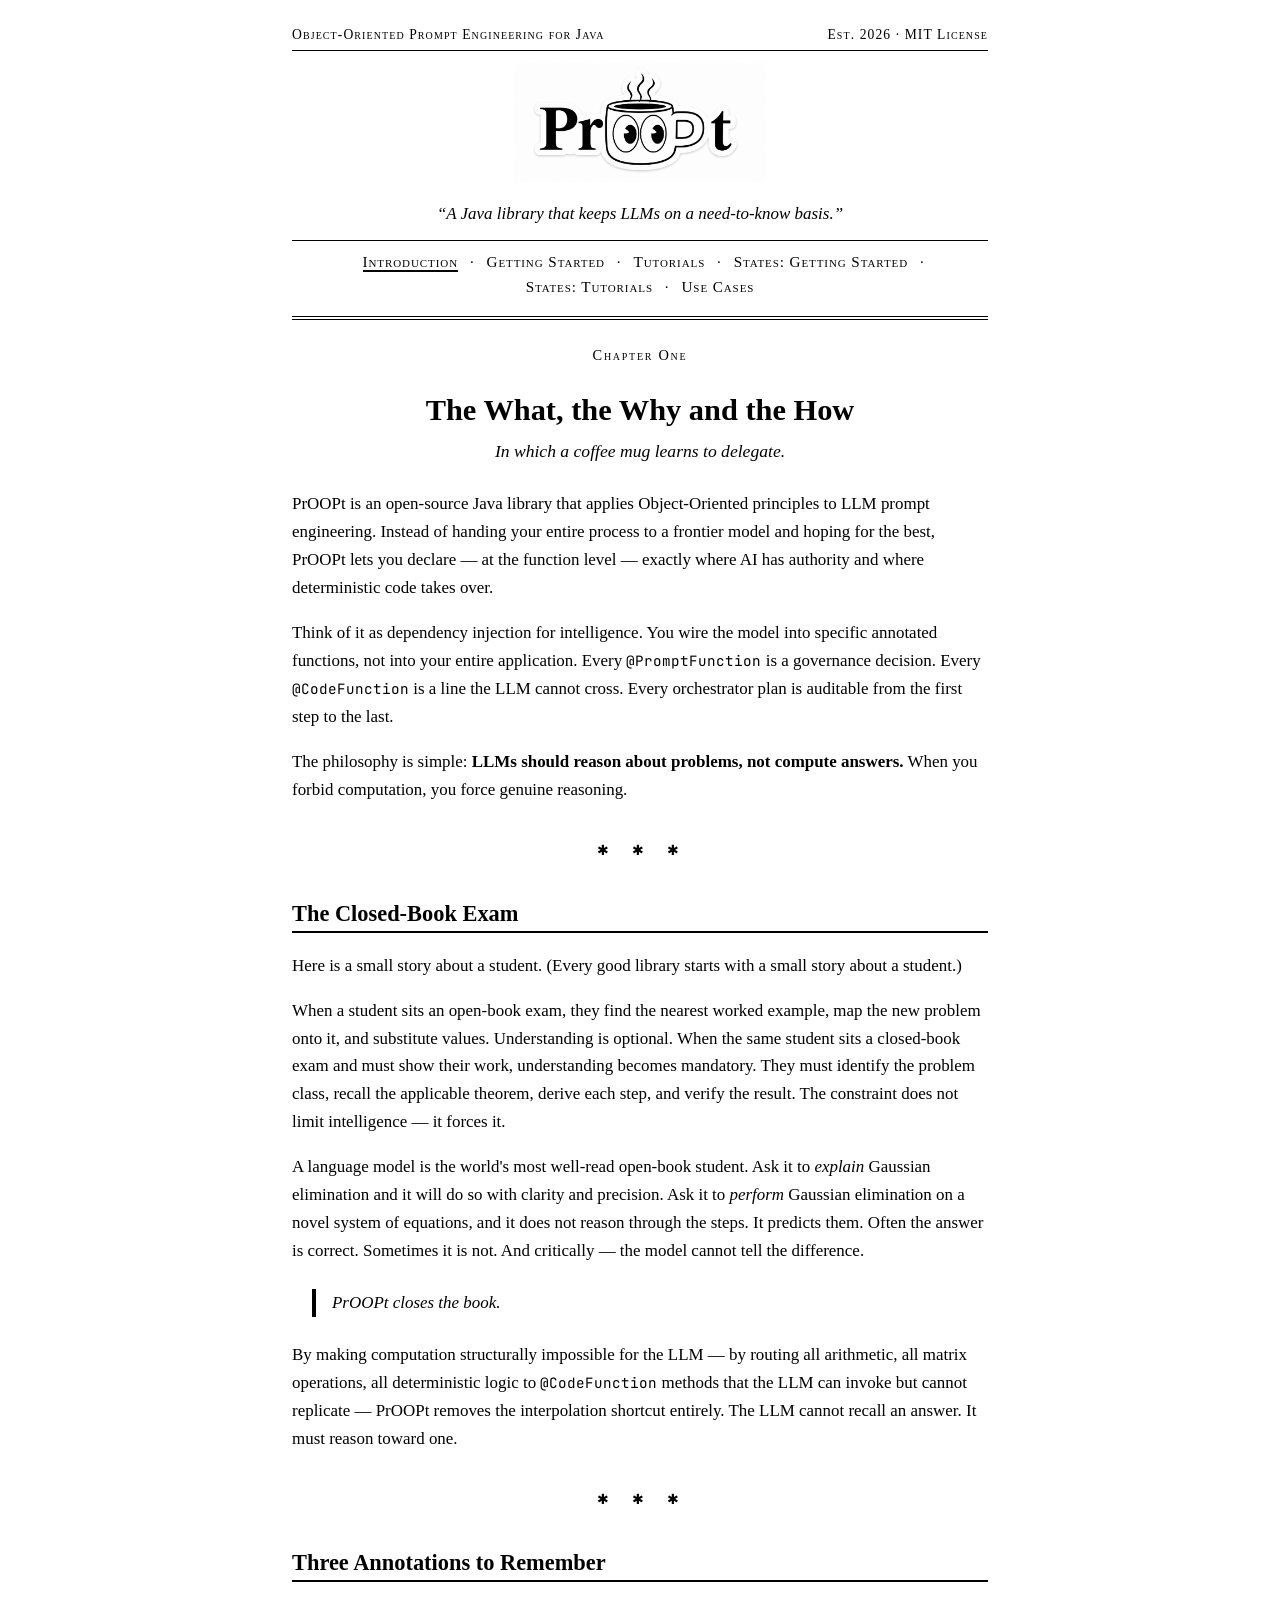
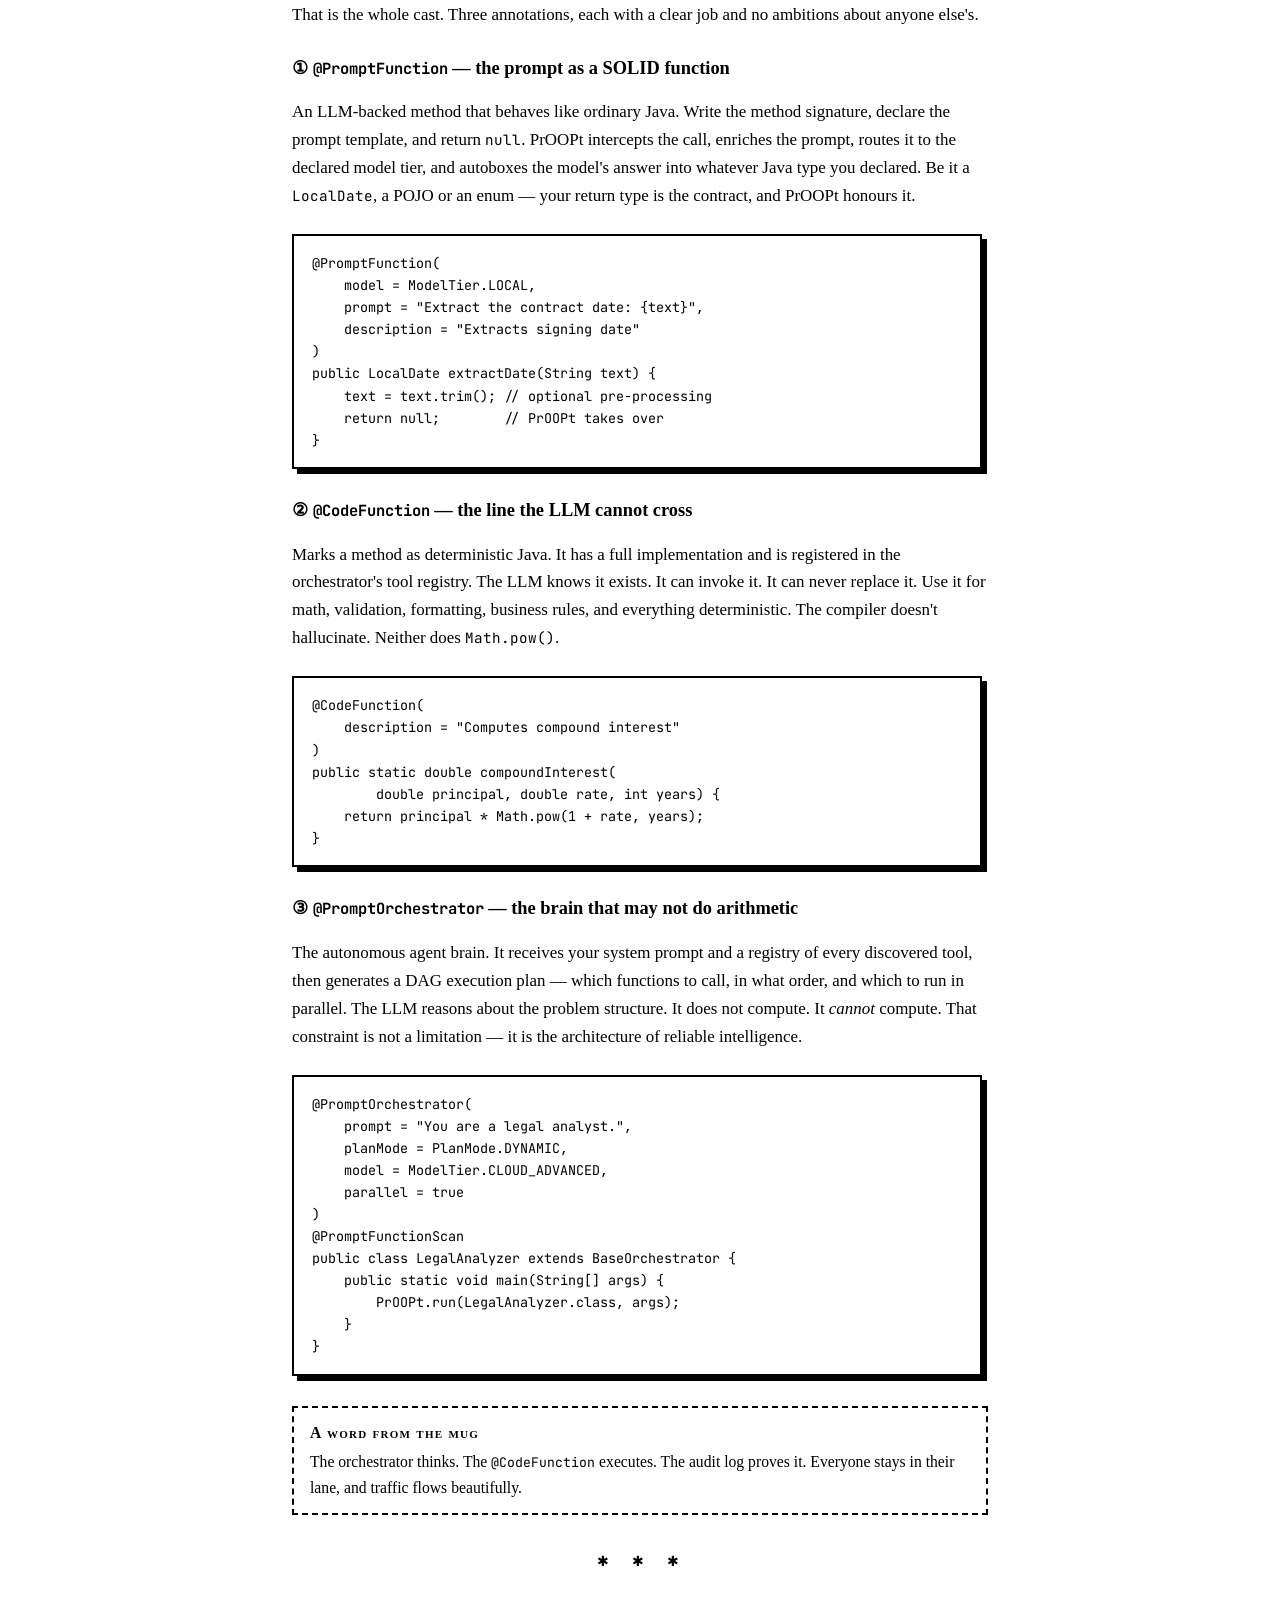
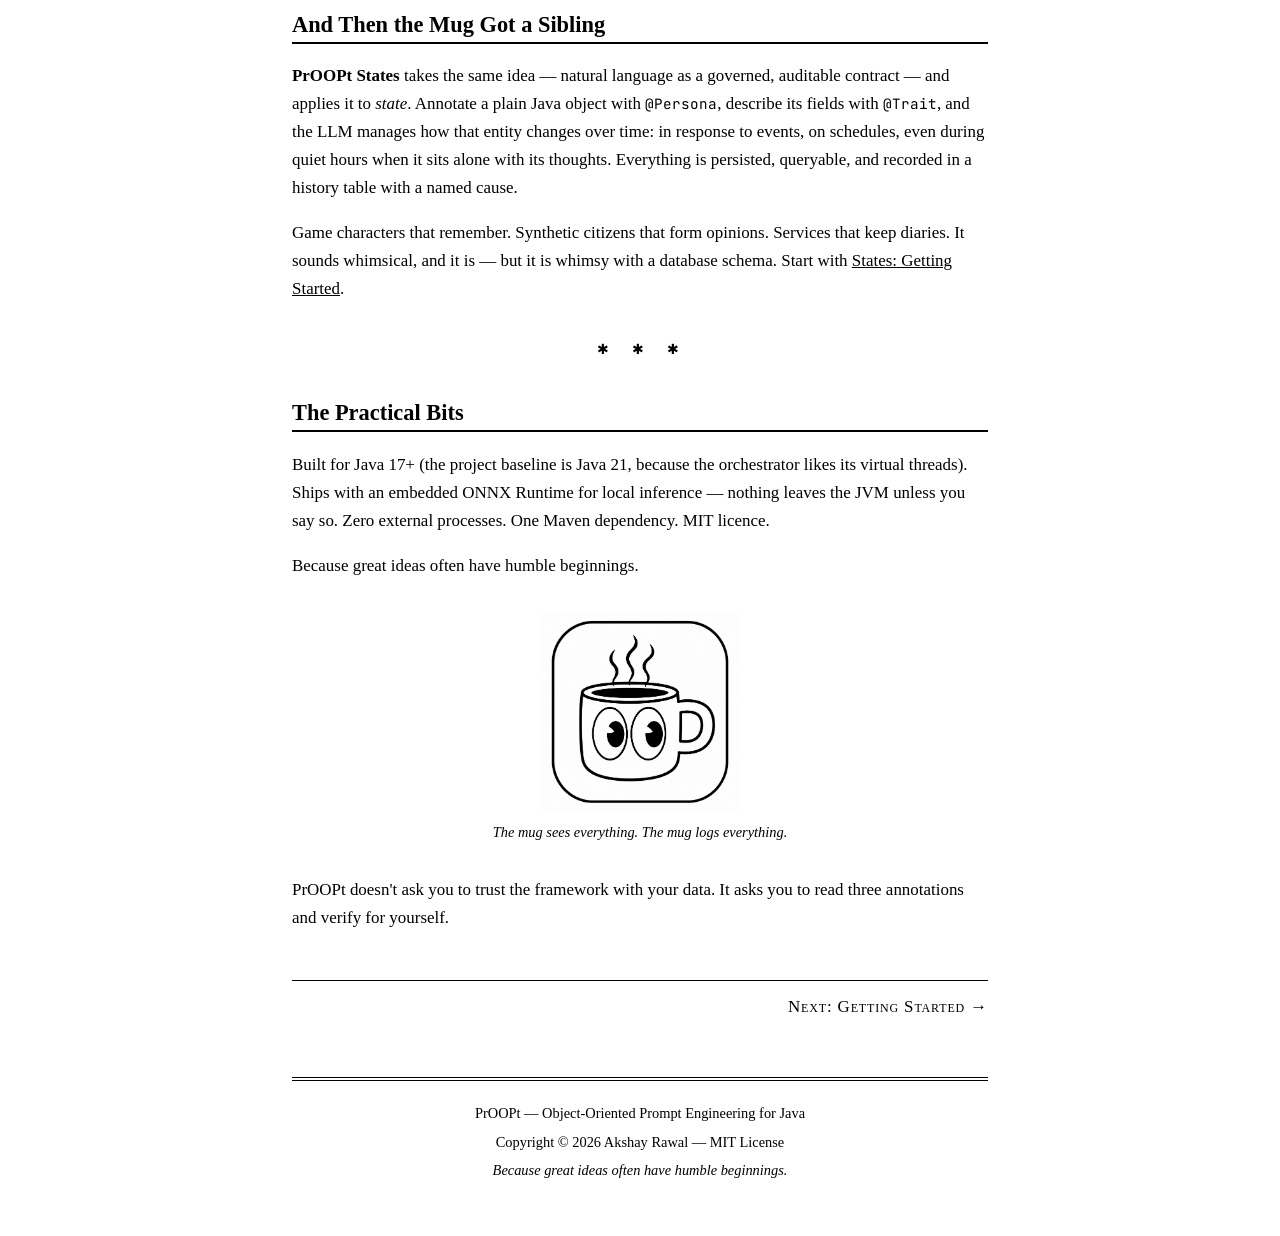
==== commit d939aaaa: "Uncomment mug figure in index.html" ====
--- a/index.html
+++ b/index.html
@@ -210,8 +210,8 @@
 
     <p>Because great ideas often have humble beginnings.</p>
 
-    <!--<figure class="mug-figure">
-      <svg viewBox="0 0 100 100" role="img" aria-label="The PrOOPt mug, watching you" xmlns="http://www.w3.org/2000/svg">
+    <figure class="mug-figure">
+      <!--<svg viewBox="0 0 100 100" role="img" aria-label="The PrOOPt mug, watching you" xmlns="http://www.w3.org/2000/svg">
         <g fill="none" stroke="#000" stroke-width="3.5" stroke-linecap="round">
           <path d="M37 6 q-5 7 0 13 q5 6 0 12"/>
           <path d="M51 3 q-5 7 0 13 q5 6 0 13"/>
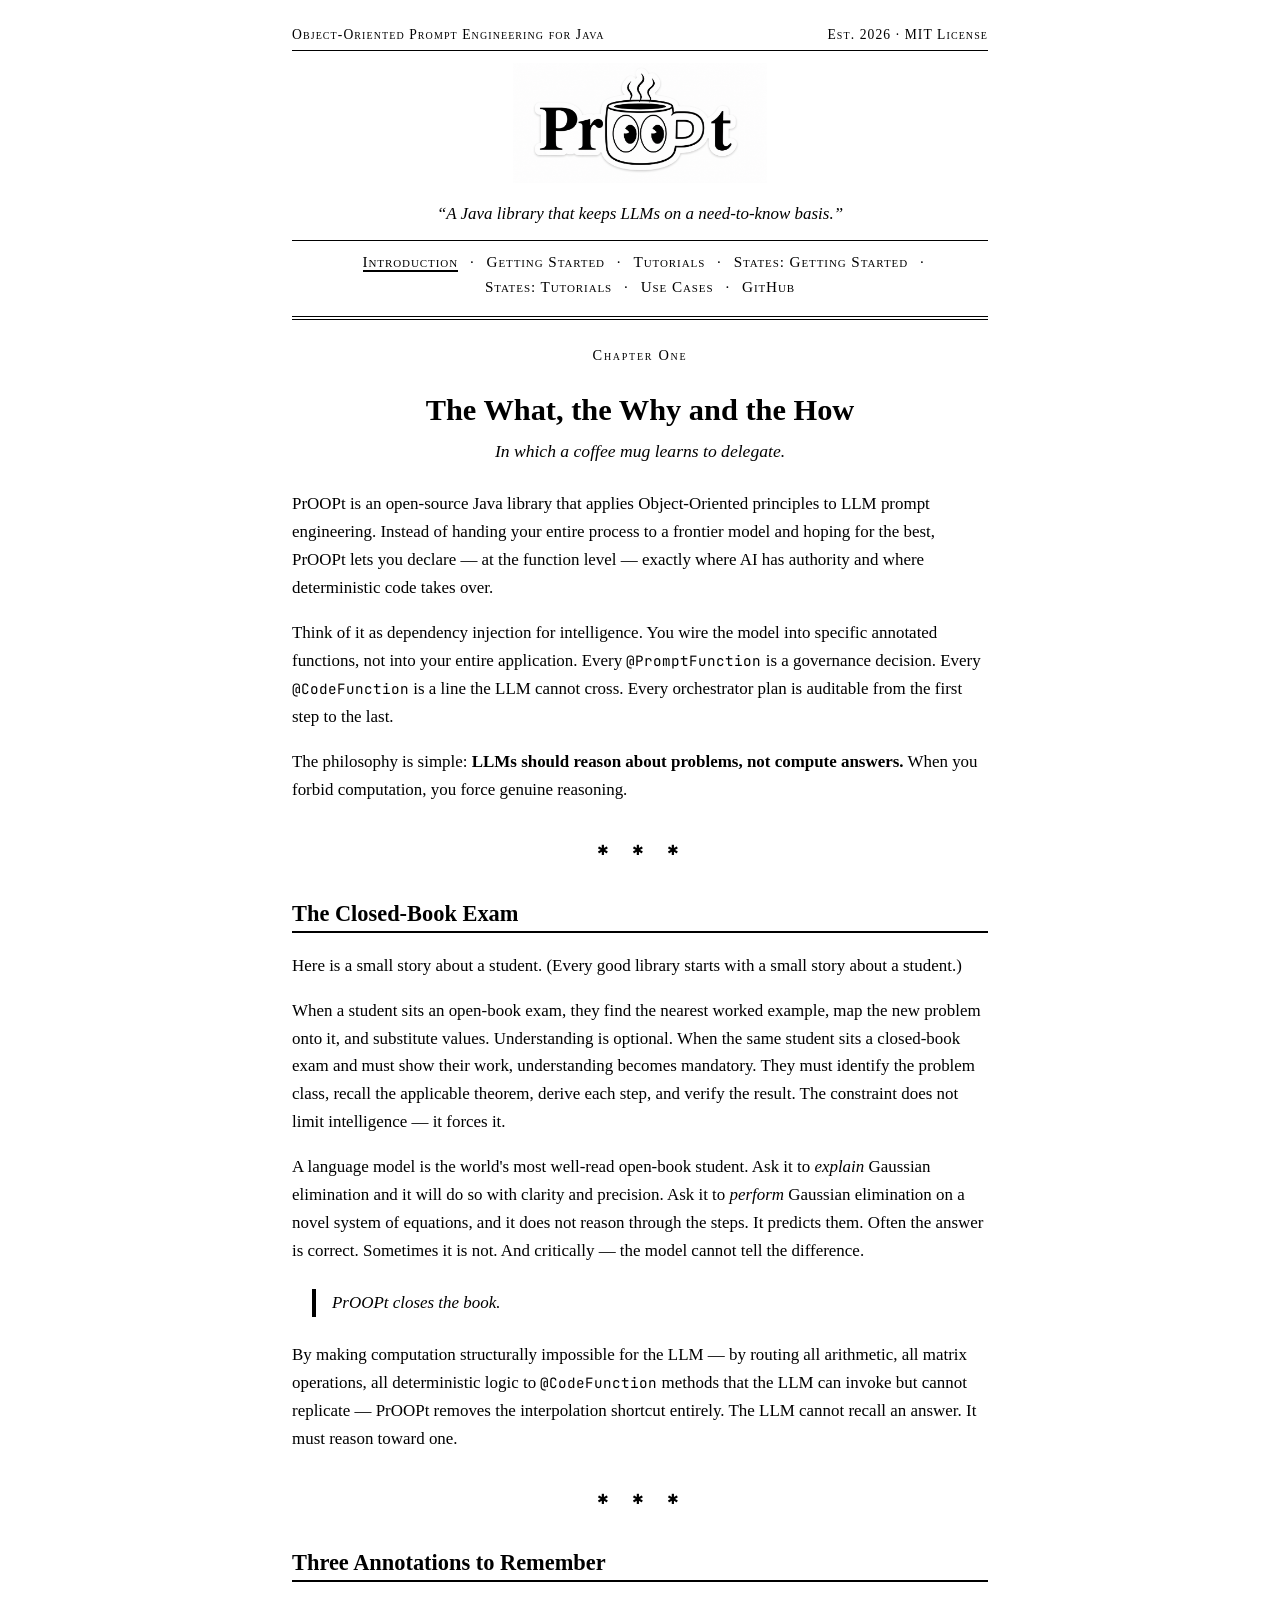
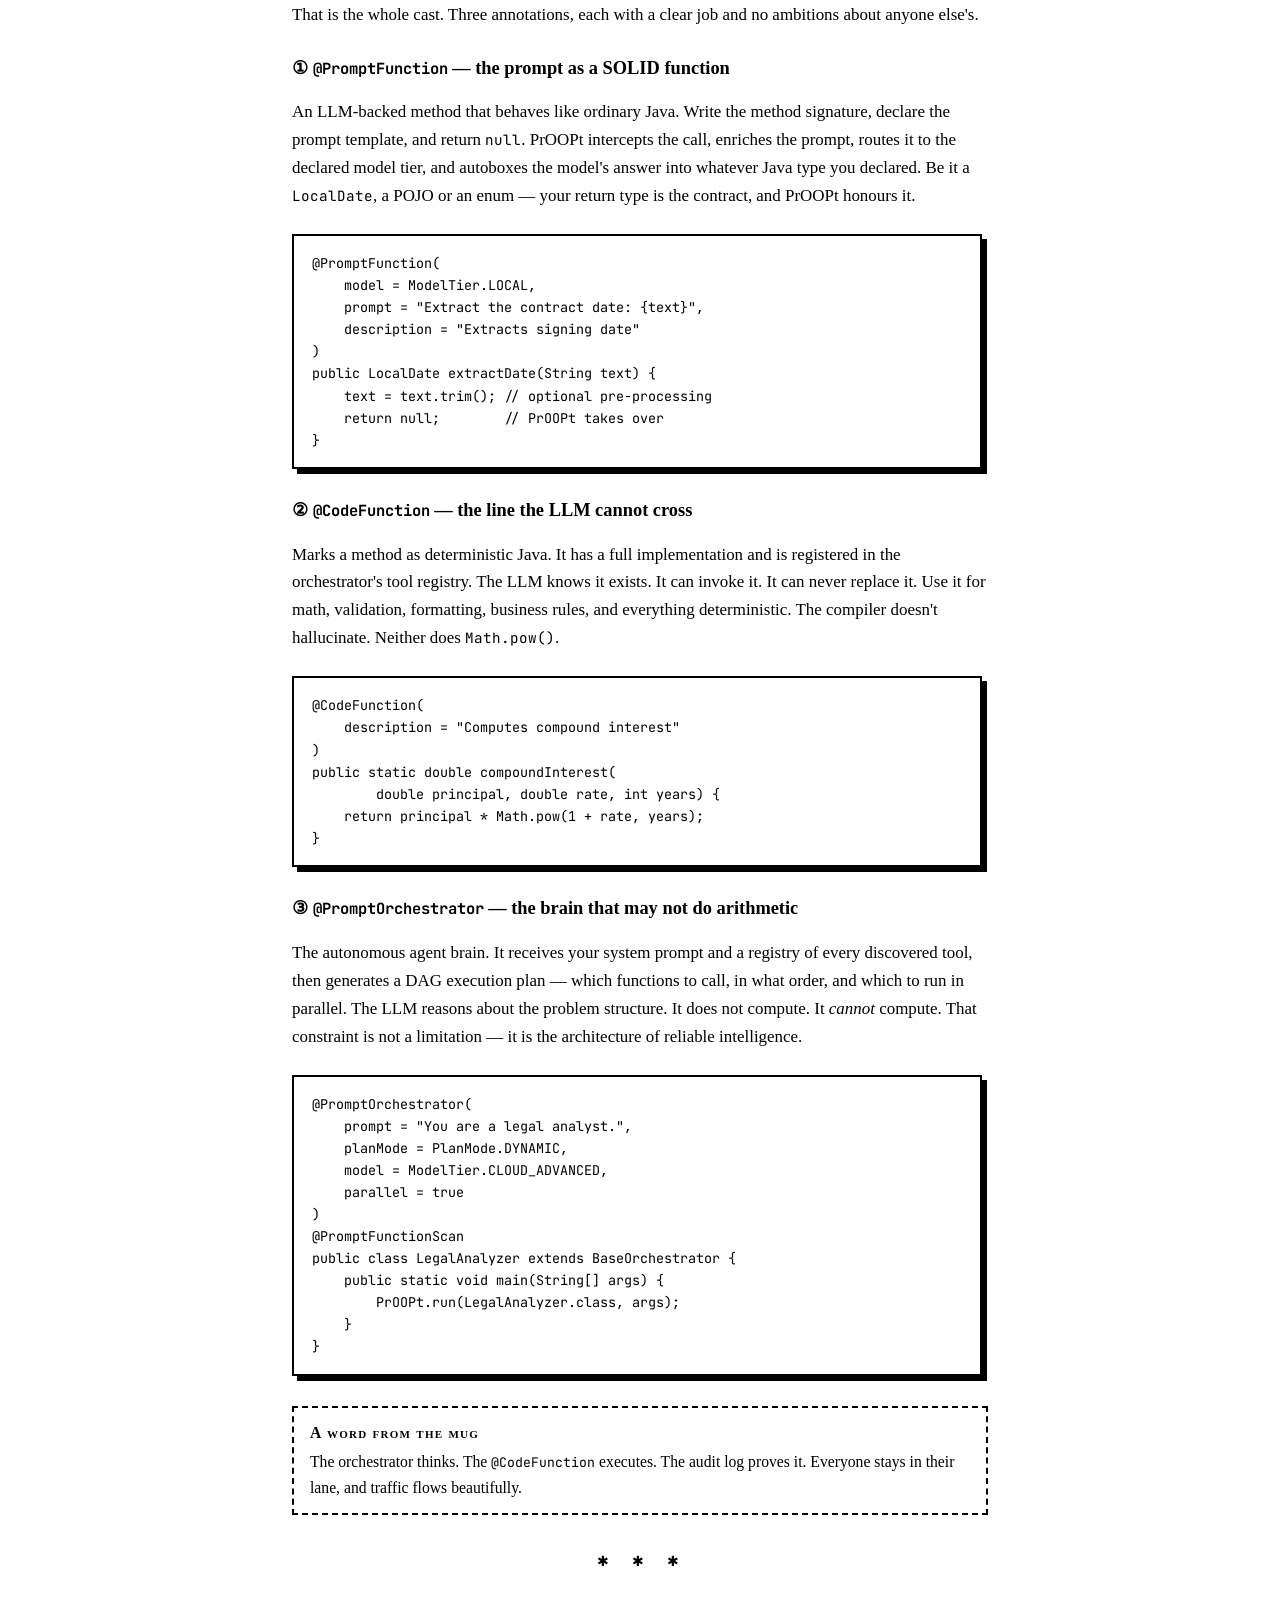
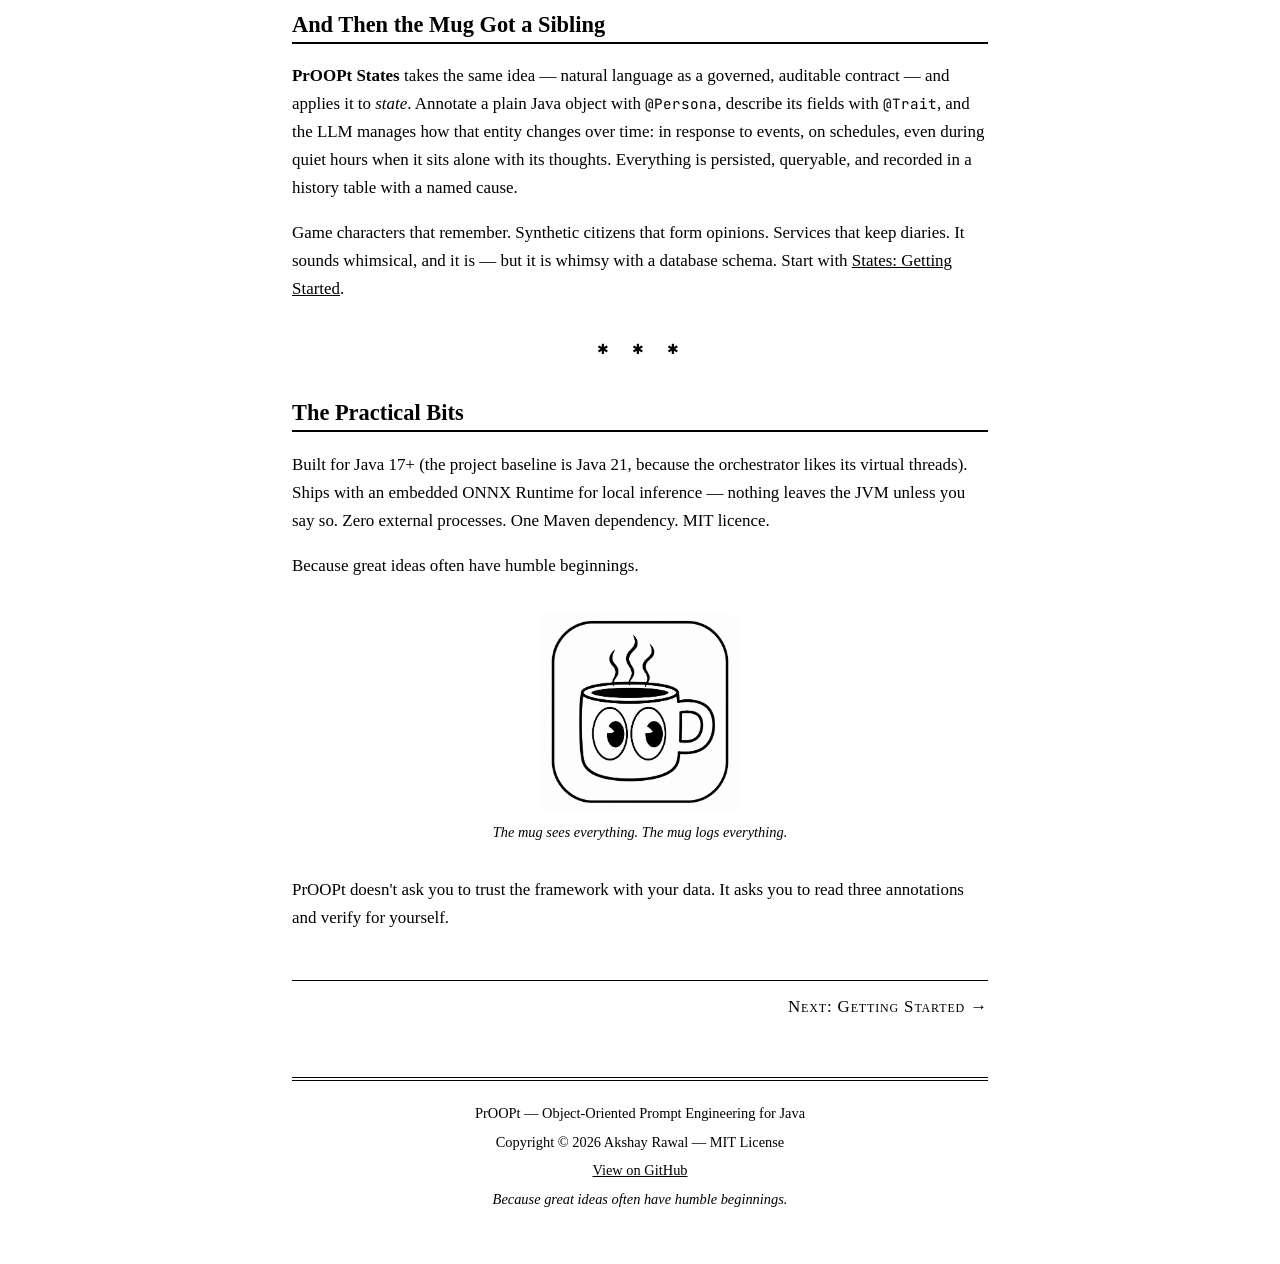
==== commit 23e6b517: "Add GitHub repository links to nav and footer on all pages https://claude.ai/code/session_01MC9k2HNy" ====
--- a/index.html
+++ b/index.html
@@ -15,22 +15,7 @@
 <header class="masthead">
   <div class="issue-line"><span>Object-Oriented Prompt Engineering for Java</span><span>Est. 2026 · MIT License</span></div>
   <a class="brand" href="index.html">
-    <!--<svg class="mug" viewBox="0 0 100 100" role="img" aria-label="The PrOOPt mug" xmlns="http://www.w3.org/2000/svg">
-      <g fill="none" stroke="#000" stroke-width="3.5" stroke-linecap="round">
-        <path d="M37 6 q-5 7 0 13 q5 6 0 12"/>
-        <path d="M51 3 q-5 7 0 13 q5 6 0 13"/>
-        <path d="M65 6 q-5 7 0 13 q5 6 0 12"/>
-      </g>
-      <rect x="22" y="40" width="54" height="48" rx="10" fill="#fff" stroke="#000" stroke-width="4"/>
-      <ellipse cx="49" cy="40" rx="27" ry="8" fill="#fff" stroke="#000" stroke-width="4"/>
-      <ellipse cx="49" cy="40" rx="19" ry="4.5" fill="#000"/>
-      <path d="M76 52 h6 a13 13 0 0 1 0 26 h-6" fill="none" stroke="#000" stroke-width="4"/>
-      <ellipse cx="38" cy="64" rx="9.5" ry="12" fill="#fff" stroke="#000" stroke-width="3.5"/>
-      <ellipse cx="60" cy="64" rx="9.5" ry="12" fill="#fff" stroke="#000" stroke-width="3.5"/>
-      <ellipse cx="41" cy="66" rx="4.5" ry="6" fill="#000"/>
-      <ellipse cx="63" cy="66" rx="4.5" ry="6" fill="#000"/>
-    </svg>-->
-    <span class="wordmark"><img src="PrOOPt.png" style="height:120px; width:auto"/></span>
+    <span class="wordmark"><img src="PrOOPt.png" style="height:120px; width:auto" alt="PrOOPt"/></span>
   </a>
   <p class="tagline">“A Java library that keeps LLMs on a need-to-know basis.”</p>
   <nav class="site-nav" aria-label="Main">
@@ -39,7 +24,8 @@
     <a href="tutorials.html">Tutorials</a> ·
     <a href="states-getting-started.html">States: Getting Started</a> ·
     <a href="states-tutorials.html">States: Tutorials</a> ·
-    <a href="use-cases.html">Use Cases</a>
+    <a href="use-cases.html">Use Cases</a> ·
+    <a href="https://github.com/Argonizer/PrOOPt" target="_blank" rel="noopener">GitHub</a>
   </nav>
 </header>
 
@@ -211,22 +197,7 @@
     <p>Because great ideas often have humble beginnings.</p>
 
     <figure class="mug-figure">
-      <!--<svg viewBox="0 0 100 100" role="img" aria-label="The PrOOPt mug, watching you" xmlns="http://www.w3.org/2000/svg">
-        <g fill="none" stroke="#000" stroke-width="3.5" stroke-linecap="round">
-          <path d="M37 6 q-5 7 0 13 q5 6 0 12"/>
-          <path d="M51 3 q-5 7 0 13 q5 6 0 13"/>
-          <path d="M65 6 q-5 7 0 13 q5 6 0 12"/>
-        </g>
-        <rect x="22" y="40" width="54" height="48" rx="10" fill="#fff" stroke="#000" stroke-width="4"/>
-        <ellipse cx="49" cy="40" rx="27" ry="8" fill="#fff" stroke="#000" stroke-width="4"/>
-        <ellipse cx="49" cy="40" rx="19" ry="4.5" fill="#000"/>
-        <path d="M76 52 h6 a13 13 0 0 1 0 26 h-6" fill="none" stroke="#000" stroke-width="4"/>
-        <ellipse cx="38" cy="64" rx="9.5" ry="12" fill="#fff" stroke="#000" stroke-width="3.5"/>
-        <ellipse cx="60" cy="64" rx="9.5" ry="12" fill="#fff" stroke="#000" stroke-width="3.5"/>
-        <ellipse cx="41" cy="66" rx="4.5" ry="6" fill="#000"/>
-        <ellipse cx="63" cy="66" rx="4.5" ry="6" fill="#000"/>
-      </svg>-->
-      <img src="PrOOPt Square Logo.png" style="height:200px; width:auto" />
+      <img src="PrOOPt Square Logo.png" style="height:200px; width:auto" alt="PrOOPt"/>
       <figcaption>The mug sees everything. The mug logs everything.</figcaption>
     </figure>
 
@@ -245,6 +216,7 @@
 <footer class="colophon">
   <p>PrOOPt — Object-Oriented Prompt Engineering for Java</p>
   <p>Copyright © 2026 Akshay Rawal — MIT License</p>
+  <p><a href="https://github.com/Argonizer/PrOOPt" target="_blank" rel="noopener">View on GitHub</a></p>
   <p><em>Because great ideas often have humble beginnings.</em></p>
 </footer>
 
--- a/styles.css
+++ b/styles.css
@@ -51,13 +51,15 @@
 }
 
 .brand .wordmark {
-  font-size: 3rem;
-  font-weight: bold;
-  letter-spacing: 0.01em;
+  display: inline-block;
   line-height: 1;
 }
 
-.brand svg.mug { width: 3.4rem; height: 3.4rem; }
+.brand .wordmark img {
+  display: block;
+  height: 120px;
+  width: auto;
+}
 
 .tagline {
   font-style: italic;
@@ -188,7 +190,7 @@
 }
 
 figure.mug-figure { text-align: center; margin: 2rem 0; }
-figure.mug-figure svg { width: 6rem; height: 6rem; }
+figure.mug-figure img { height: 200px; width: auto; }
 figure.mug-figure figcaption {
   font-size: 0.9rem;
   font-style: italic;
@@ -276,8 +278,7 @@
 li { margin: 0.3rem 0; }
 
 @media (max-width: 540px) {
-  .brand .wordmark { font-size: 2.2rem; }
-  .brand svg.mug { width: 2.5rem; height: 2.5rem; }
+  .brand .wordmark img { height: 72px; }
   .masthead .issue-line { font-size: 0.7rem; }
   pre { box-shadow: 3px 3px 0 var(--ink); }
 }
